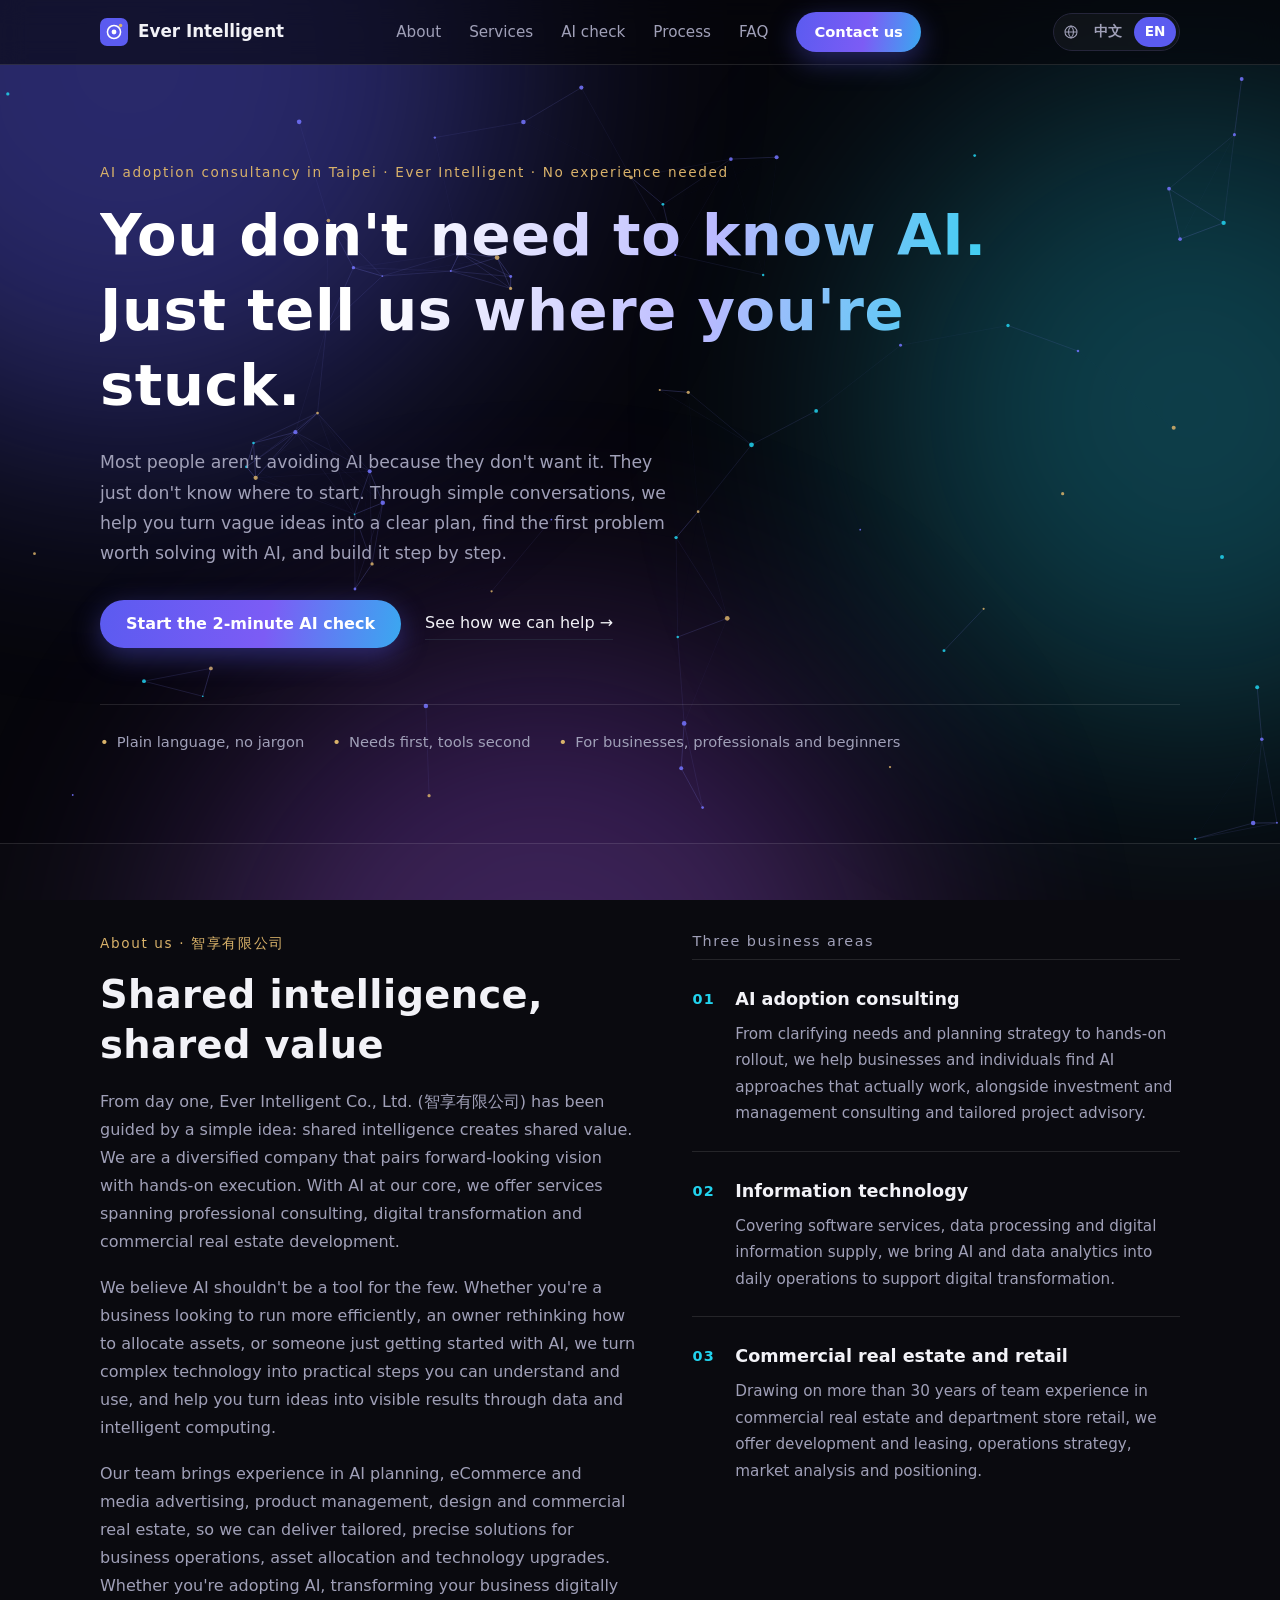
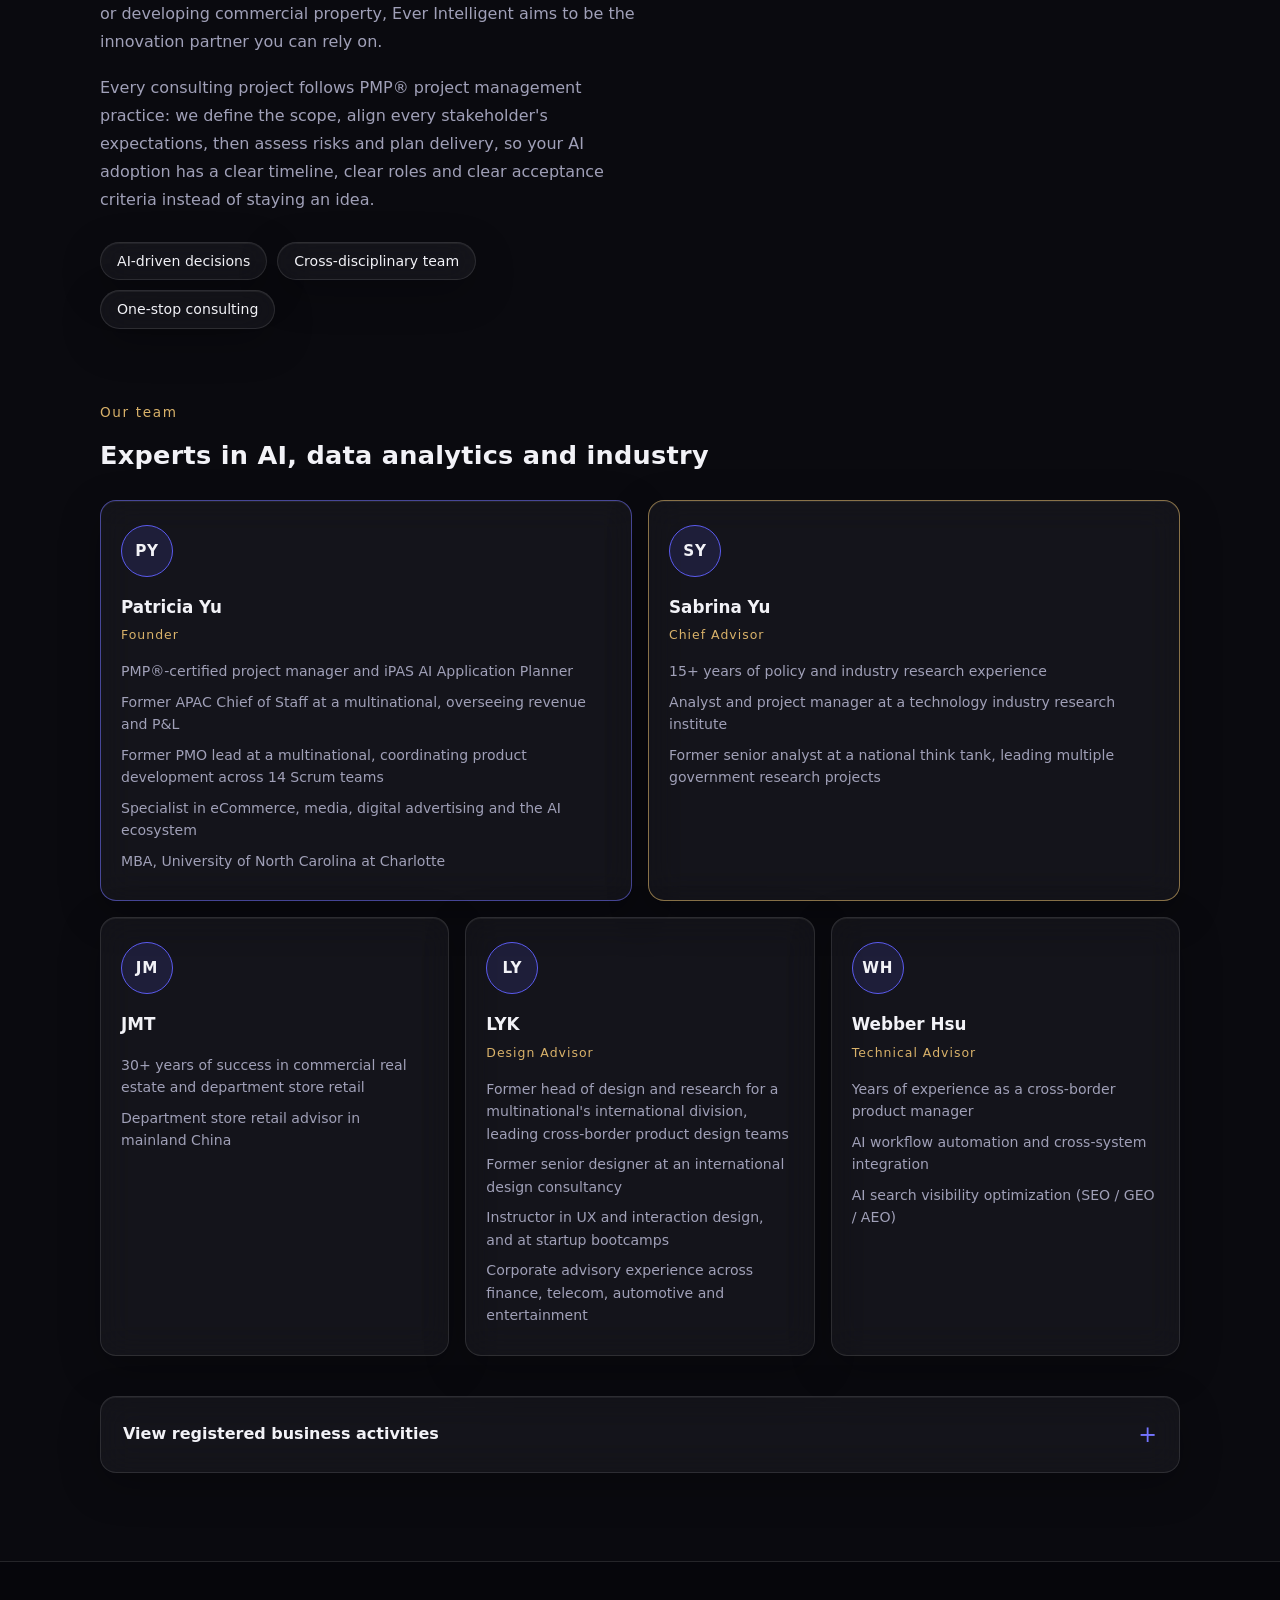
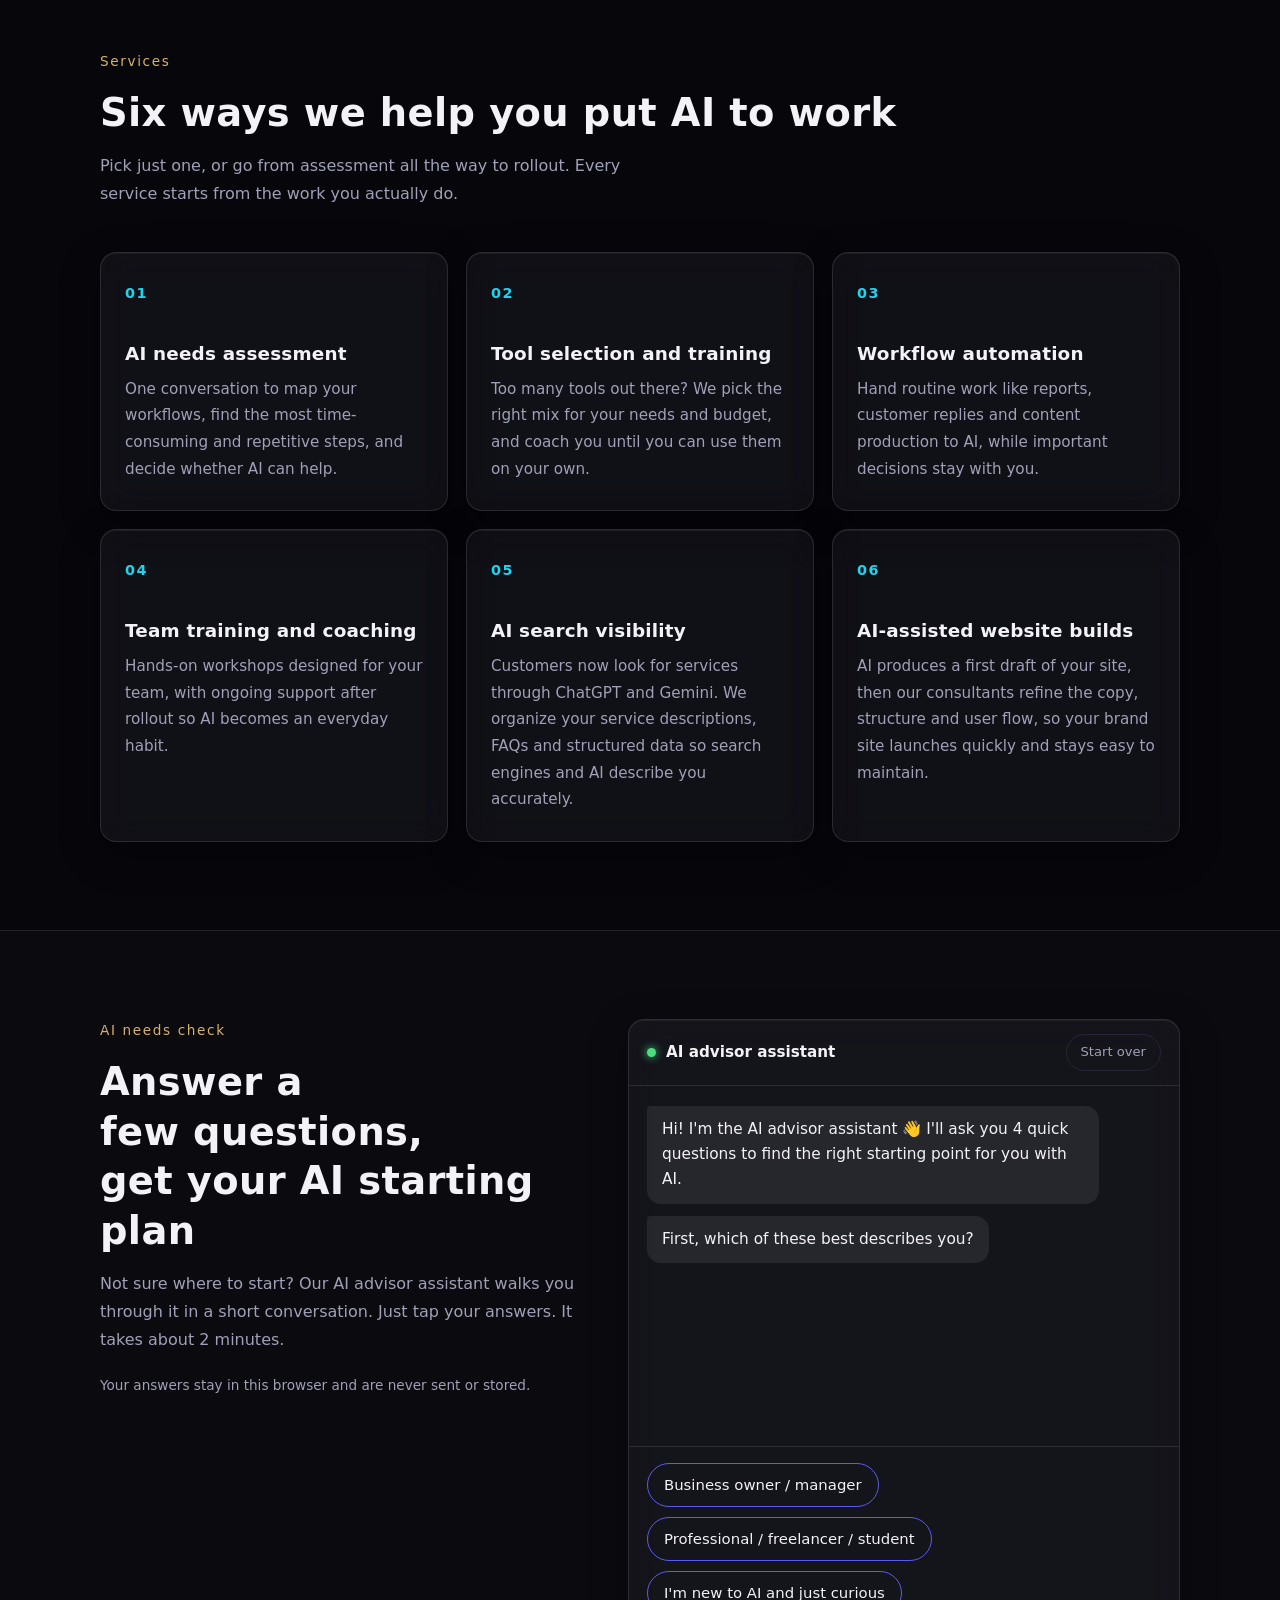
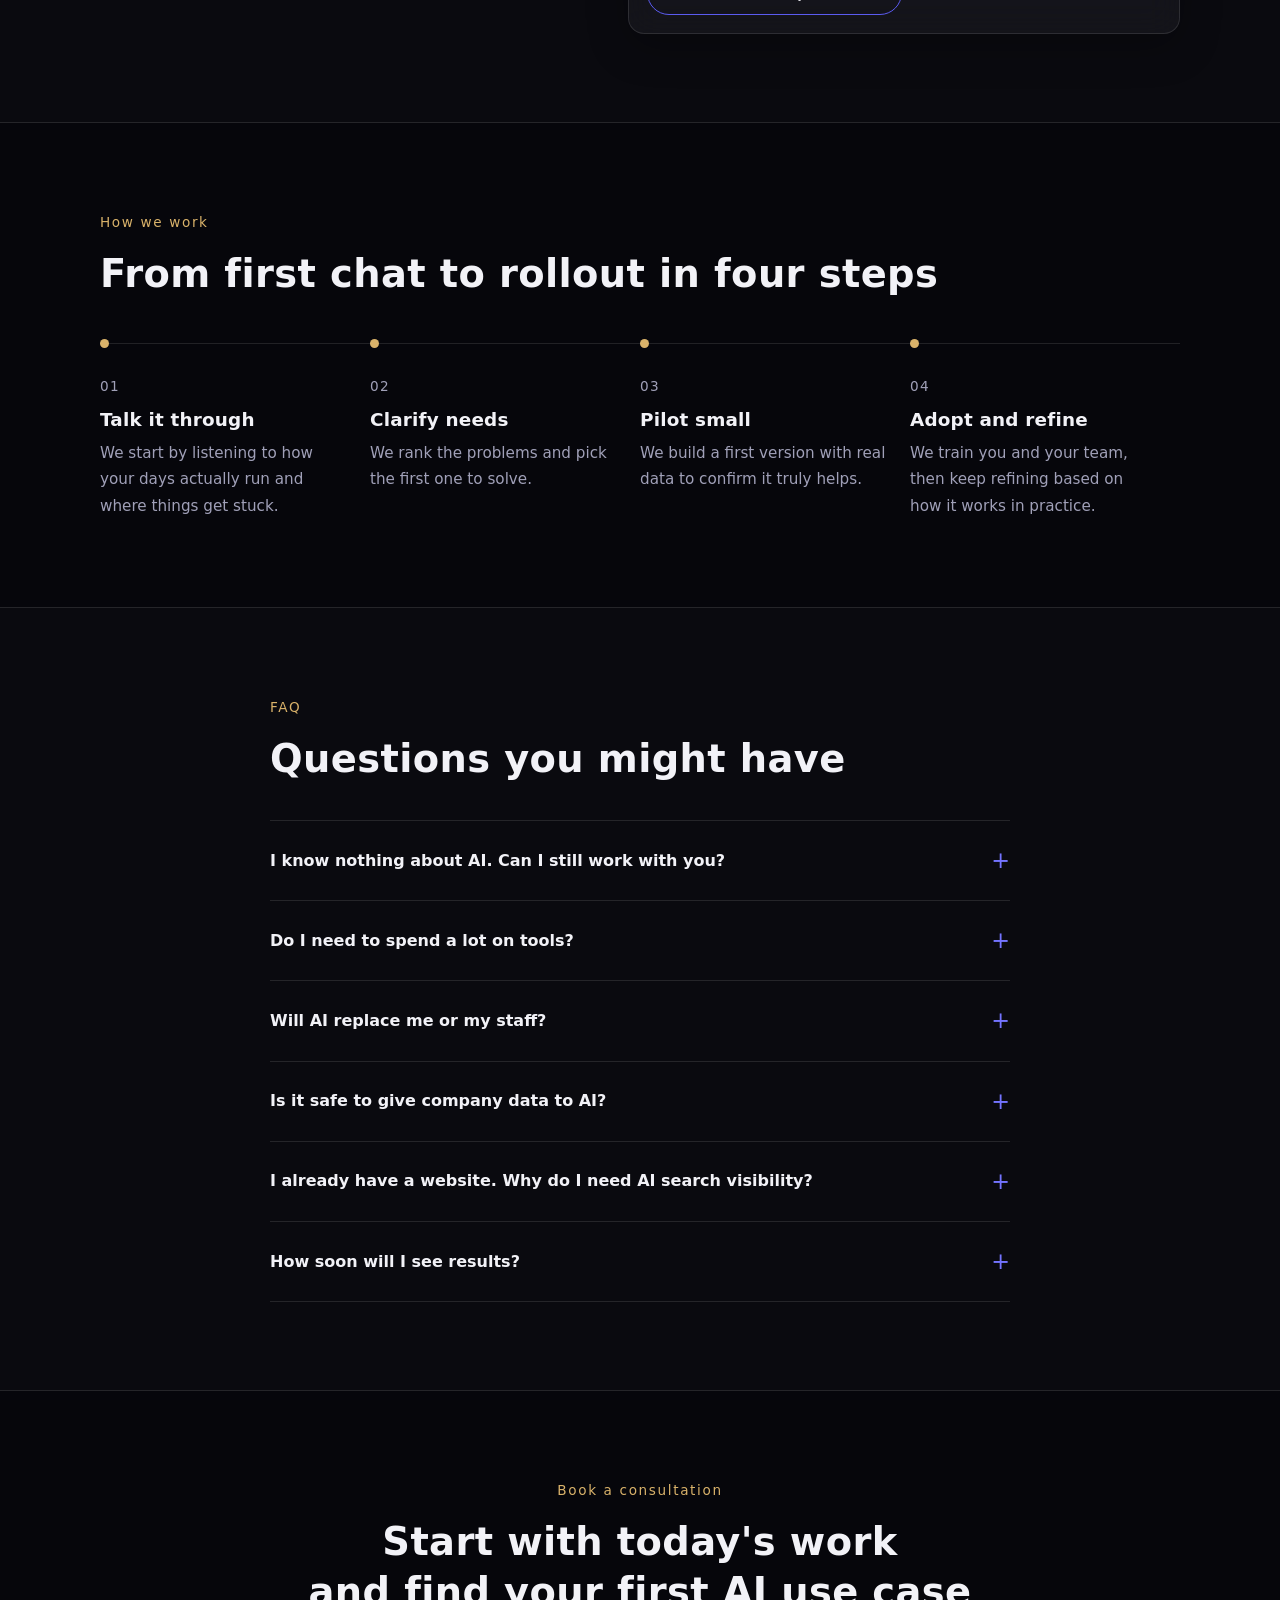
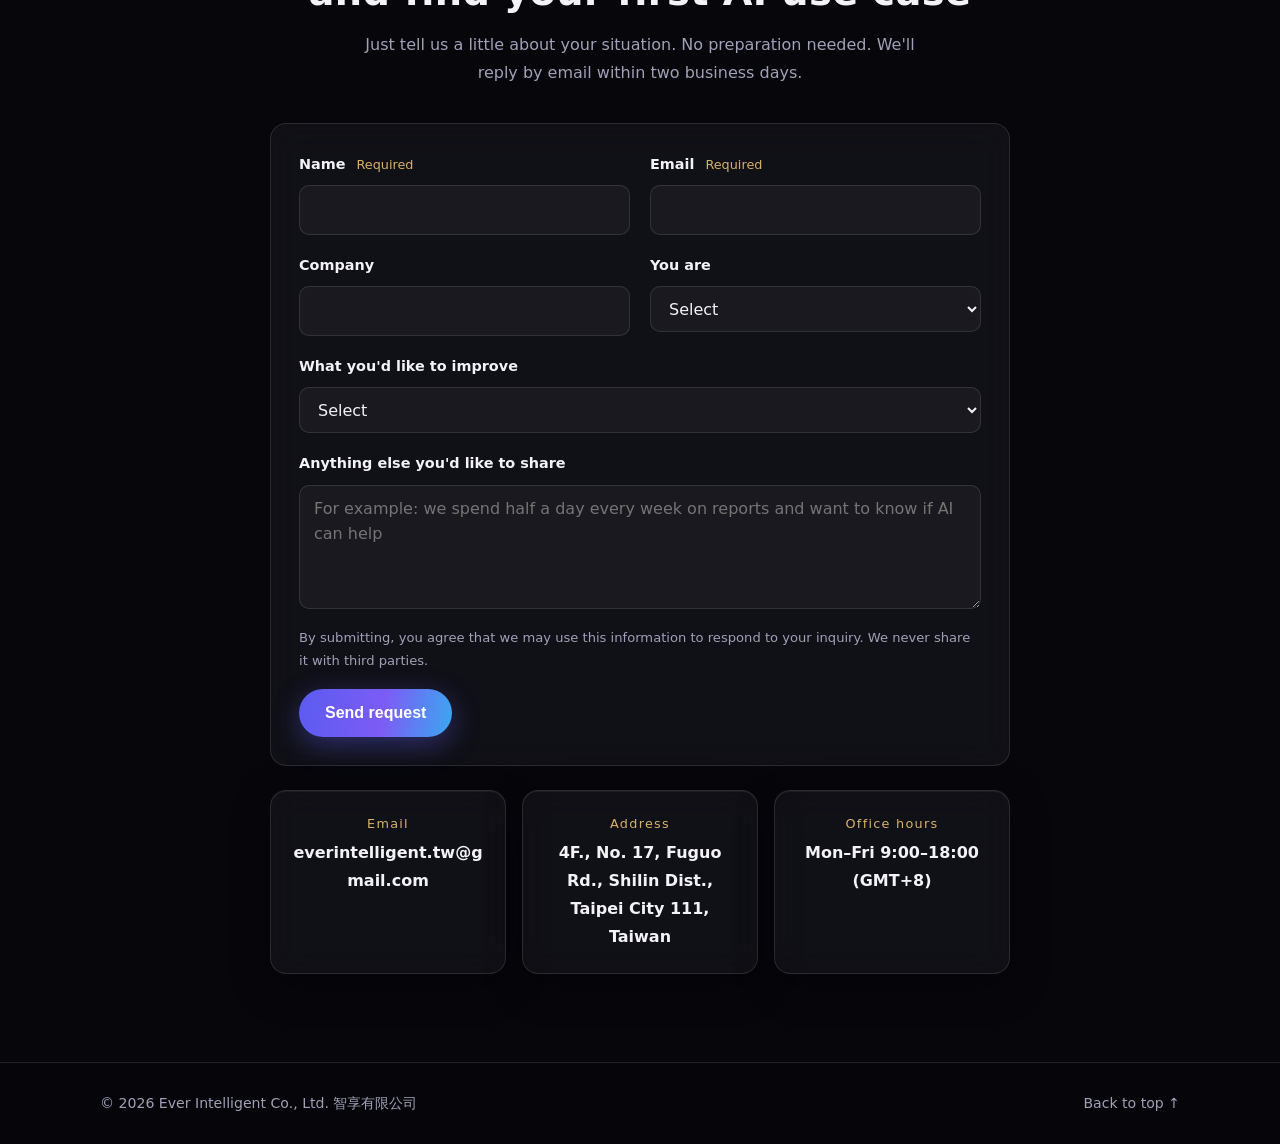
==== en/index.html @ 44572149 "Add files via upload" ====
<!DOCTYPE html>
<html lang="en">
<head>
  <meta charset="UTF-8">
  <meta name="viewport" content="width=device-width, initial-scale=1">
  <title>Ever Intelligent (智享有限公司) | AI Adoption Consultancy in Taipei</title>
  <meta name="description" content="Ever Intelligent is an AI adoption consultancy in Taipei. We offer AI needs assessments, tool selection and training, workflow automation, team training and AI search visibility, helping businesses and individuals find the first problem worth solving with AI.">
  <script>
    if (location.hostname.endsWith('github.io')) {
      location.replace('https://ever-intelligent.com/en/' + location.hash);
    }
  </script>
  <link rel="canonical" href="https://ever-intelligent.com/en/">
  <link rel="alternate" hreflang="zh-Hant" href="https://ever-intelligent.com/">
  <link rel="alternate" hreflang="en" href="https://ever-intelligent.com/en/">
  <link rel="alternate" hreflang="x-default" href="https://ever-intelligent.com/">
  <meta name="theme-color" content="#06060b">
  <meta property="og:type" content="website">
  <meta property="og:site_name" content="Ever Intelligent">
  <meta property="og:locale" content="en_US">
  <meta property="og:locale:alternate" content="zh_TW">
  <meta property="og:url" content="https://ever-intelligent.com/en/">
  <meta property="og:title" content="Ever Intelligent | AI Adoption Consultancy in Taipei">
  <meta property="og:description" content="AI needs assessments, tool selection and training, workflow automation, team training and AI search visibility. You don't need to know AI. Just tell us where you're stuck.">
  <meta property="og:image" content="https://ever-intelligent.com/images/og-image.png">
  <meta property="og:image:width" content="1200">
  <meta property="og:image:height" content="630">
  <meta property="og:image:alt" content="Ever Intelligent, AI adoption consultancy in Taipei">
  <meta name="twitter:card" content="summary_large_image">
  <meta name="twitter:title" content="Ever Intelligent | AI Adoption Consultancy in Taipei">
  <meta name="twitter:description" content="AI needs assessments, workflow automation, team training and AI search visibility.">
  <meta name="twitter:image" content="https://ever-intelligent.com/images/og-image.png">
  <script type="application/ld+json">
{
  "@context": "https://schema.org",
  "@graph": [
    {
      "@type": [
        "Organization",
        "ProfessionalService"
      ],
      "@id": "https://ever-intelligent.com/#organization",
      "name": "Ever Intelligent Co., Ltd.",
      "alternateName": [
        "智享有限公司",
        "Ever Intelligent"
      ],
      "url": "https://ever-intelligent.com/",
      "logo": "https://ever-intelligent.com/images/logo-512.png",
      "image": "https://ever-intelligent.com/images/og-image.png",
      "description": "AI adoption consultancy in Taipei offering AI needs assessments, tool selection and training, workflow automation, team training and AI search visibility.",
      "slogan": "Shared intelligence, shared value",
      "email": "everintelligent.tw@gmail.com",
      "address": {
        "@type": "PostalAddress",
        "streetAddress": "4F., No. 17, Fuguo Rd.",
        "addressLocality": "Shilin Dist.",
        "addressRegion": "Taipei City",
        "postalCode": "111",
        "addressCountry": "TW"
      },
      "areaServed": {
        "@type": "Country",
        "name": "Taiwan"
      },
      "openingHoursSpecification": [
        {
          "@type": "OpeningHoursSpecification",
          "dayOfWeek": [
            "Monday",
            "Tuesday",
            "Wednesday",
            "Thursday",
            "Friday"
          ],
          "opens": "09:00",
          "closes": "18:00"
        }
      ],
      "founder": {
        "@type": "Person",
        "name": "Patricia Yu",
        "alternateName": "余佩璇",
        "jobTitle": "Founder"
      },
      "knowsAbout": [
        "AI adoption",
        "Generative AI",
        "Workflow automation",
        "Digital transformation",
        "AI search visibility",
        "SEO",
        "Project management",
        "Commercial real estate"
      ],
      "makesOffer": [
        {
          "@type": "Offer",
          "itemOffered": {
            "@type": "Service",
            "name": "AI needs assessment"
          }
        },
        {
          "@type": "Offer",
          "itemOffered": {
            "@type": "Service",
            "name": "Tool selection and training"
          }
        },
        {
          "@type": "Offer",
          "itemOffered": {
            "@type": "Service",
            "name": "Workflow automation"
          }
        },
        {
          "@type": "Offer",
          "itemOffered": {
            "@type": "Service",
            "name": "Team training and coaching"
          }
        },
        {
          "@type": "Offer",
          "itemOffered": {
            "@type": "Service",
            "name": "AI search visibility"
          }
        },
        {
          "@type": "Offer",
          "itemOffered": {
            "@type": "Service",
            "name": "AI-assisted website builds"
          }
        }
      ]
    },
    {
      "@type": "WebPage",
      "@id": "https://ever-intelligent.com/en/#webpage",
      "url": "https://ever-intelligent.com/en/",
      "name": "Ever Intelligent | AI Adoption Consultancy in Taipei",
      "inLanguage": "en",
      "isPartOf": {
        "@id": "https://ever-intelligent.com/#website"
      },
      "about": {
        "@id": "https://ever-intelligent.com/#organization"
      }
    },
    {
      "@type": "FAQPage",
      "@id": "https://ever-intelligent.com/en/#faq",
      "inLanguage": "en",
      "mainEntity": [
        {
          "@type": "Question",
          "name": "I know nothing about AI. Can I still work with you?",
          "acceptedAnswer": {
            "@type": "Answer",
            "text": "Yes, and you're very welcome. Consultations start from your work and daily life. No technical background is needed, and we avoid jargon."
          }
        },
        {
          "@type": "Question",
          "name": "Do I need to spend a lot on tools?",
          "acceptedAnswer": {
            "@type": "Answer",
            "text": "Not necessarily. Many needs can be met with free or low-cost monthly tools. We confirm your needs first, then recommend the most cost-effective approach."
          }
        },
        {
          "@type": "Question",
          "name": "Will AI replace me or my staff?",
          "acceptedAnswer": {
            "@type": "Answer",
            "text": "Our approach is to let AI handle the repetitive, time-consuming parts and leave work that needs experience and judgment to people. The goal is to give people more breathing room."
          }
        },
        {
          "@type": "Question",
          "name": "Is it safe to give company data to AI?",
          "acceptedAnswer": {
            "@type": "Answer",
            "text": "It depends on the tools and settings. During planning we agree together on which data can and can't be used, and choose options that meet your requirements."
          }
        },
        {
          "@type": "Question",
          "name": "I already have a website. Why do I need AI search visibility?",
          "acceptedAnswer": {
            "@type": "Answer",
            "text": "If your site only has a basic company introduction, AI knows you exist but not which questions you're the right answer for. Clear services, case studies and FAQs, plus structured data, give AI something it can cite."
          }
        },
        {
          "@type": "Question",
          "name": "How soon will I see results?",
          "acceptedAnswer": {
            "@type": "Answer",
            "text": "It depends on the scope. Individuals usually notice a difference within days. For team workflows, we typically start with a small pilot before deciding whether to scale up."
          }
        }
      ]
    }
  ]
}
  </script>
  <link rel="icon" href="../images/logo.svg" type="image/svg+xml">
  <link rel="icon" href="../images/favicon-48.png" sizes="48x48" type="image/png">
  <link rel="icon" href="../images/icon-192.png" sizes="192x192" type="image/png">
  <link rel="apple-touch-icon" href="../images/apple-touch-icon.png">
  <link rel="stylesheet" href="../css/style.css">
  <link rel="stylesheet" href="../css/theme-aurora.css">
</head>
<body>

  <!-- 極光背景（裝飾用） -->
  <div class="aurora" aria-hidden="true"><span></span><span></span><span></span></div>

  <!-- ===== 導覽列 ===== -->
  <header class="nav" id="top">
    <div class="container nav__inner">
      <a class="brand" href="#top">
        <img src="../images/logo.svg" alt="Ever Intelligent logo" width="28" height="28">
        <span>Ever Intelligent</span>
      </a>
      <button class="nav__toggle" id="navToggle" aria-label="Open menu" aria-expanded="false" aria-controls="navMenu">
        <span></span><span></span><span></span>
      </button>
      <nav class="nav__menu" id="navMenu">
        <a href="#about">About</a>
        <a href="#services">Services</a>
        <a href="#diagnosis">AI check</a>
        <a href="#process">Process</a>
        <a href="#faq">FAQ</a>
        <a class="btn btn--small" href="#contact">Contact us</a>
      </nav>
      <div class="lang" role="group" aria-label="Language 語言">
        <svg class="lang__icon" viewBox="0 0 24 24" aria-hidden="true"><circle cx="12" cy="12" r="9"/><path d="M3 12h18M12 3c2.5 2.6 3.8 5.6 3.8 9s-1.3 6.4-3.8 9c-2.5-2.6-3.8-5.6-3.8-9S9.5 5.6 12 3z"/></svg>
        <a href="../" hreflang="zh-Hant" lang="zh-Hant">中文</a>
        <a href="./" hreflang="en" lang="en" aria-current="true">EN</a>
      </div>
    </div>
  </header>

  <main>
    <!-- ===== 首屏 ===== -->
    <section class="hero">
      <img class="hero__art" src="../images/hero-orbit.svg" alt="" aria-hidden="true">
      <canvas class="hero__canvas" id="heroCanvas" aria-hidden="true"></canvas>
      <div class="container hero__inner">
        <p class="eyebrow">AI adoption consultancy in Taipei · Ever Intelligent · No experience needed</p>
        <h1>You don't need to know AI.<br>Just tell us where you're stuck.</h1>
        <p class="hero__lead">
          Most people aren't avoiding AI because they don't want it. They just don't know where to start.
          Through simple conversations, we help you turn vague ideas into a clear plan, find the first problem worth solving with AI, and build it step by step.
        </p>
        <div class="hero__actions">
          <a class="btn" href="#diagnosis">Start the 2-minute AI check</a>
          <a class="link-arrow" href="#about">See how we can help</a>
        </div>
        <ul class="hero__points">
          <li>Plain language, no jargon</li>
          <li>Needs first, tools second</li>
          <li>For businesses, professionals and beginners</li>
        </ul>
      </div>
    </section>

    <!-- ===== 關於我們 ===== -->
    <section class="section section--alt" id="about">
      <div class="container">
        <div class="about">
          <div class="about__text">
            <p class="eyebrow">About us · 智享有限公司</p>
            <h2>Shared intelligence, shared value</h2>
            <p>
              From day one, Ever Intelligent Co., Ltd. (智享有限公司) has been guided by a simple idea: shared intelligence creates shared value.
              We are a diversified company that pairs forward-looking vision with hands-on execution. With AI at our core,
              we offer services spanning professional consulting, digital transformation and commercial real estate development.
            </p>
            <p>
              We believe AI shouldn't be a tool for the few. Whether you're a business looking to run more efficiently,
              an owner rethinking how to allocate assets, or someone just getting started with AI,
              we turn complex technology into practical steps you can understand and use,
              and help you turn ideas into visible results through data and intelligent computing.
            </p>
            <p>
              Our team brings experience in AI planning, eCommerce and media advertising, product management, design and commercial real estate,
              so we can deliver tailored, precise solutions for business operations, asset allocation and technology upgrades.
              Whether you're adopting AI, transforming your business digitally or developing commercial property,
              Ever Intelligent aims to be the innovation partner you can rely on.
            </p>
            <p>
              Every consulting project follows PMP® project management practice:
              we define the scope, align every stakeholder's expectations, then assess risks and plan delivery,
              so your AI adoption has a clear timeline, clear roles and clear acceptance criteria instead of staying an idea.
            </p>
            <ul class="about__tags">
              <li>AI-driven decisions</li>
              <li>Cross-disciplinary team</li>
              <li>One-stop consulting</li>
            </ul>
          </div>

          <div class="pillars">
            <h3 class="pillars__title">Three business areas</h3>
            <article class="pillar">
              <span class="pillar__num">01</span>
              <div>
                <h4>AI adoption consulting</h4>
                <p>From clarifying needs and planning strategy to hands-on rollout, we help businesses and individuals find AI approaches that actually work, alongside investment and management consulting and tailored project advisory.</p>
              </div>
            </article>
            <article class="pillar">
              <span class="pillar__num">02</span>
              <div>
                <h4>Information technology</h4>
                <p>Covering software services, data processing and digital information supply, we bring AI and data analytics into daily operations to support digital transformation.</p>
              </div>
            </article>
            <article class="pillar">
              <span class="pillar__num">03</span>
              <div>
                <h4>Commercial real estate and retail</h4>
                <p>Drawing on more than 30 years of team experience in commercial real estate and department store retail, we offer development and leasing, operations strategy, market analysis and positioning.</p>
              </div>
            </article>
          </div>
        </div>

        <!-- 專業團隊 -->
        <div class="team">
          <p class="eyebrow">Our team</p>
          <h3 class="team__title">Experts in AI, data analytics and industry</h3>
          <div class="team__grid">
            <article class="member member--lead">
              <span class="member__avatar" aria-hidden="true">PY</span>
              <h4>Patricia Yu <small>Founder</small></h4>
              <ul>
                <li>PMP®-certified project manager and iPAS AI Application Planner</li>
                <li>Former APAC Chief of Staff at a multinational, overseeing revenue and P&amp;L</li>
                <li>Former PMO lead at a multinational, coordinating product development across 14 Scrum teams</li>
                <li>Specialist in eCommerce, media, digital advertising and the AI ecosystem</li>
                <li>MBA, University of North Carolina at Charlotte</li>
              </ul>
            </article>
            <article class="member">
              <span class="member__avatar" aria-hidden="true">JM</span>
              <h4>JMT</h4>
              <ul>
                <li>30+ years of success in commercial real estate and department store retail</li>
                <li>Department store retail advisor in mainland China</li>
              </ul>
            </article>
            <article class="member">
              <span class="member__avatar" aria-hidden="true">LY</span>
              <h4>LYK <small>Design Advisor</small></h4>
              <ul>
                <li>Former head of design and research for a multinational's international division, leading cross-border product design teams</li>
                <li>Former senior designer at an international design consultancy</li>
                <li>Instructor in UX and interaction design, and at startup bootcamps</li>
                <li>Corporate advisory experience across finance, telecom, automotive and entertainment</li>
              </ul>
            </article>
            <article class="member">
              <span class="member__avatar" aria-hidden="true">WH</span>
              <h4>Webber Hsu <small>Technical Advisor</small></h4>
              <ul>
                <li>Years of experience as a cross-border product manager</li>
                <li>AI workflow automation and cross-system integration</li>
                <li>AI search visibility optimization (SEO / GEO / AEO)</li>
              </ul>
            </article>
            <article class="member member--advisor">
              <span class="member__avatar" aria-hidden="true">SY</span>
              <h4>Sabrina Yu <small>Chief Advisor</small></h4>
              <ul>
                <li>15+ years of policy and industry research experience</li>
                <li>Analyst and project manager at a technology industry research institute</li>
                <li>Former senior analyst at a national think tank, leading multiple government research projects</li>
              </ul>
            </article>
          </div>
        </div>

        <!-- 登記營業項目（可展開） -->
        <details class="biz">
          <summary>View registered business activities</summary>
          <ul class="biz__list">
            <li><code>I102010</code> Investment consultancy</li>
            <li><code>I103060</code> Management consulting services</li>
            <li><code>I105010</code> Art consultancy</li>
            <li><code>I199990</code> Other consultancy services</li>
            <li><code>I301010</code> Information software services</li>
            <li><code>I301020</code> Data processing services</li>
            <li><code>I301030</code> Digital information supply services</li>
            <li><code>I301040</code> Third-party payment services</li>
            <li><code>I401010</code> General advertising services</li>
            <li><code>H701010</code> Residential and building development, sale and leasing</li>
            <li><code>H701020</code> Industrial plant development, sale and leasing</li>
            <li><code>H701050</code> Investment in public infrastructure construction</li>
            <li><code>H701060</code> New town and new community development</li>
            <li><code>H701070</code> Zone expropriation and urban land readjustment agency</li>
            <li><code>H701090</code> Urban renewal, rehabilitation and maintenance</li>
            <li><code>H703090</code> Real estate sales</li>
            <li><code>H703100</code> Real estate leasing</li>
            <li><code>ZZ99999</code> Any business not prohibited or restricted by law, except those requiring special permits</li>
          </ul>
          <p class="biz__note">Unofficial English translation. The Chinese registration is authoritative.</p>
        </details>
      </div>
    </section>

    <!-- ===== 服務項目 ===== -->
    <section class="section" id="services">
      <div class="container">
        <p class="eyebrow">Services</p>
        <h2>Six ways we help you put AI to work</h2>
        <p class="section__lead">Pick just one, or go from assessment all the way to rollout. Every service starts from the work you actually do.</p>

        <div class="cards">
          <article class="card">
            <span class="card__num">01</span>
            <h3>AI needs assessment</h3>
            <p>One conversation to map your workflows, find the most time-consuming and repetitive steps, and decide whether AI can help.</p>
          </article>
          <article class="card">
            <span class="card__num">02</span>
            <h3>Tool selection and training</h3>
            <p>Too many tools out there? We pick the right mix for your needs and budget, and coach you until you can use them on your own.</p>
          </article>
          <article class="card">
            <span class="card__num">03</span>
            <h3>Workflow automation</h3>
            <p>Hand routine work like reports, customer replies and content production to AI, while important decisions stay with you.</p>
          </article>
          <article class="card">
            <span class="card__num">04</span>
            <h3>Team training and coaching</h3>
            <p>Hands-on workshops designed for your team, with ongoing support after rollout so AI becomes an everyday habit.</p>
          </article>
          <article class="card">
            <span class="card__num">05</span>
            <h3>AI search visibility</h3>
            <p>Customers now look for services through ChatGPT and Gemini. We organize your service descriptions, FAQs and structured data so search engines and AI describe you accurately.</p>
          </article>
          <article class="card">
            <span class="card__num">06</span>
            <h3>AI-assisted website builds</h3>
            <p>AI produces a first draft of your site, then our consultants refine the copy, structure and user flow, so your brand site launches quickly and stays easy to maintain.</p>
          </article>
        </div>
      </div>
    </section>

    <!-- ===== 需求診斷（對話） ===== -->
    <section class="section section--alt" id="diagnosis">
      <div class="container diagnosis">
        <div class="diagnosis__intro">
          <p class="eyebrow">AI needs check</p>
          <h2>Answer a few questions,<br>get your AI starting plan</h2>
          <p class="section__lead">
            Not sure where to start? Our AI advisor assistant walks you through it in a short conversation.
            Just tap your answers. It takes about 2 minutes.
          </p>
          <p class="note">Your answers stay in this browser and are never sent or stored.</p>
        </div>

        <div class="chat" aria-label="AI needs check conversation">
          <div class="chat__head">
            <span class="chat__dot"></span>
            <strong>AI advisor assistant</strong>
            <button class="chat__restart" id="chatRestart" type="button">Start over</button>
          </div>
          <div class="chat__log" id="chatLog" aria-live="polite"></div>
          <div class="chat__options" id="chatOptions"></div>
        </div>
      </div>
    </section>

    <!-- ===== 合作流程 ===== -->
    <section class="section" id="process">
      <div class="container">
        <p class="eyebrow">How we work</p>
        <h2>From first chat to rollout in four steps</h2>
        <ol class="steps">
          <li class="step">
            <span class="step__num">01</span>
            <h3>Talk it through</h3>
            <p>We start by listening to how your days actually run and where things get stuck.</p>
          </li>
          <li class="step">
            <span class="step__num">02</span>
            <h3>Clarify needs</h3>
            <p>We rank the problems and pick the first one to solve.</p>
          </li>
          <li class="step">
            <span class="step__num">03</span>
            <h3>Pilot small</h3>
            <p>We build a first version with real data to confirm it truly helps.</p>
          </li>
          <li class="step">
            <span class="step__num">04</span>
            <h3>Adopt and refine</h3>
            <p>We train you and your team, then keep refining based on how it works in practice.</p>
          </li>
        </ol>
      </div>
    </section>

    <!-- ===== 常見問題 ===== -->
    <section class="section section--alt" id="faq">
      <div class="container container--narrow">
        <p class="eyebrow">FAQ</p>
        <h2>Questions you might have</h2>
        <div class="faq">
          <details>
            <summary>I know nothing about AI. Can I still work with you?</summary>
            <p>Yes, and you're very welcome. Consultations start from your work and daily life. No technical background is needed, and we avoid jargon.</p>
          </details>
          <details>
            <summary>Do I need to spend a lot on tools?</summary>
            <p>Not necessarily. Many needs can be met with free or low-cost monthly tools. We confirm your needs first, then recommend the most cost-effective approach.</p>
          </details>
          <details>
            <summary>Will AI replace me or my staff?</summary>
            <p>Our approach is to let AI handle the repetitive, time-consuming parts and leave work that needs experience and judgment to people. The goal is to give people more breathing room.</p>
          </details>
          <details>
            <summary>Is it safe to give company data to AI?</summary>
            <p>It depends on the tools and settings. During planning we agree together on which data can and can't be used, and choose options that meet your requirements.</p>
          </details>
          <details>
            <summary>I already have a website. Why do I need AI search visibility?</summary>
            <p>If your site only has a basic company introduction, AI knows you exist but not which questions you're the right answer for. Clear services, case studies and FAQs, plus structured data, give AI something it can cite.</p>
          </details>
          <details>
            <summary>How soon will I see results?</summary>
            <p>It depends on the scope. Individuals usually notice a difference within days. For team workflows, we typically start with a small pilot before deciding whether to scale up.</p>
          </details>
        </div>
      </div>
    </section>

    <!-- ===== 聯絡方式 ===== -->
    <section class="section cta" id="contact">
      <div class="container container--narrow cta__inner">
        <p class="eyebrow">Book a consultation</p>
        <h2>Start with today's work<br>and find your first AI use case</h2>
        <p class="section__lead">Just tell us a little about your situation. No preparation needed. We'll reply by email within two business days.</p>

        <form class="inquiry" id="inquiryForm" novalidate>
          <div class="inquiry__grid">
            <label class="field">
              <span class="field__label">Name <em>Required</em></span>
              <input type="text" name="name" autocomplete="name" maxlength="60" required>
            </label>
            <label class="field">
              <span class="field__label">Email <em>Required</em></span>
              <input type="email" name="email" autocomplete="email" maxlength="120" required>
            </label>
            <label class="field">
              <span class="field__label">Company</span>
              <input type="text" name="company" autocomplete="organization" maxlength="80">
            </label>
            <label class="field">
              <span class="field__label">You are</span>
              <select name="role">
                <option value="">Select</option>
                <option>Business owner / manager</option>
                <option>Professional / freelancer / student</option>
                <option>New to AI</option>
              </select>
            </label>
            <label class="field field--wide">
              <span class="field__label">What you'd like to improve</span>
              <select name="topic">
                <option value="">Select</option>
                <option>Repetitive admin and reports</option>
                <option>Customer questions and messages</option>
                <option>Marketing content</option>
                <option>AI search visibility / website</option>
                <option>Team training</option>
                <option>Not sure yet, just want to talk</option>
              </select>
            </label>
            <label class="field field--wide">
              <span class="field__label">Anything else you'd like to share</span>
              <textarea name="message" rows="4" maxlength="2000" placeholder="For example: we spend half a day every week on reports and want to know if AI can help"></textarea>
            </label>
            <label class="field field--trap" aria-hidden="true">
              <span>Leave this field empty</span>
              <input type="text" name="website" tabindex="-1" autocomplete="off">
            </label>
          </div>
          <p class="inquiry__privacy">By submitting, you agree that we may use this information to respond to your inquiry. We never share it with third parties.</p>
          <div class="inquiry__actions">
            <button class="btn" type="submit" id="inquirySubmit">Send request</button>
            <p class="inquiry__status" id="inquiryStatus" role="status" aria-live="polite"></p>
          </div>
        </form>

        <div class="contact">
          <a class="contact__item" href="mailto:everintelligent.tw@gmail.com?subject=AI%20consulting%20inquiry">
            <span class="contact__label">Email</span>
            <span class="contact__value">everintelligent.tw@gmail.com</span>
          </a>
          <div class="contact__item">
            <span class="contact__label">Address</span>
            <span class="contact__value">4F., No. 17, Fuguo Rd., Shilin Dist., Taipei City 111, Taiwan</span>
          </div>
          <div class="contact__item">
            <span class="contact__label">Office hours</span>
            <span class="contact__value">Mon–Fri 9:00–18:00 (GMT+8)</span>
          </div>
        </div>
      </div>
    </section>
  </main>

  <footer class="footer">
    <div class="container footer__inner">
      <span>© <span id="year"></span> Ever Intelligent Co., Ltd. 智享有限公司</span>
      <a href="#top">Back to top ↑</a>
    </div>
  </footer>

  <script src="../js/content-en.js"></script>
  <script src="../js/main.js"></script>
  <script src="../js/particles.js"></script>
</body>
</html>
---- css/style.css ----
/* ===== 基本設定：想換顏色改這裡就好 ===== */
:root {
  --bg: #08080c;
  --bg-alt: #0e0e15;
  --surface: #14141d;
  --border: #25253a;
  --text: #f2f2f7;
  --muted: #a0a0b8;
  --accent: #5b5bf0;
  --accent-hover: #7474ff;
  --accent-soft: rgba(91, 91, 240, 0.14);
  --gold: #d9b26a;
  --radius: 16px;
  --font: "Noto Sans TC", "PingFang TC", "Microsoft JhengHei", system-ui, -apple-system, sans-serif;
}

* { box-sizing: border-box; margin: 0; padding: 0; }

html { scroll-behavior: smooth; scroll-padding-top: 76px; }

body {
  background: var(--bg);
  color: var(--text);
  font-family: var(--font);
  line-height: 1.75;
  -webkit-font-smoothing: antialiased;
  overflow-x: hidden;
}

img { max-width: 100%; display: block; }
a { color: inherit; text-decoration: none; }
ul, ol { list-style: none; }

.container { width: 100%; max-width: 1120px; margin: 0 auto; padding: 0 20px; }
.container--narrow { max-width: 780px; }

h1, h2, h3 { line-height: 1.3; letter-spacing: 0.01em; text-wrap: balance; }
h1 { font-size: clamp(2rem, 6vw, 3.6rem); font-weight: 800; }
h2 { font-size: clamp(1.6rem, 4vw, 2.4rem); font-weight: 700; }
h3 { font-size: 1.15rem; font-weight: 700; }

.eyebrow {
  color: var(--gold);
  font-size: 0.85rem;
  letter-spacing: 0.12em;
  margin-bottom: 14px;
}

:focus-visible { outline: 2px solid var(--accent-hover); outline-offset: 3px; border-radius: 6px; }

/* ===== 按鈕 ===== */
.btn {
  display: inline-flex;
  align-items: center;
  justify-content: center;
  min-height: 48px;
  padding: 0 26px;
  border-radius: 999px;
  background: var(--accent);
  color: #fff;
  font-weight: 600;
  font-size: 1rem;
  border: none;
  cursor: pointer;
  transition: background 0.2s, transform 0.2s;
}
.btn:hover { background: var(--accent-hover); transform: translateY(-1px); }
.btn--small { min-height: 40px; padding: 0 18px; font-size: 0.92rem; }

.link-arrow { color: var(--text); font-weight: 500; border-bottom: 1px solid var(--border); padding-bottom: 2px; }
.link-arrow::after { content: " →"; }
.link-arrow:hover { border-color: var(--text); }

/* ===== 導覽列 ===== */
.nav {
  position: sticky;
  top: 0;
  z-index: 50;
  background: rgba(8, 8, 12, 0.82);
  backdrop-filter: blur(12px);
  -webkit-backdrop-filter: blur(12px);
  border-bottom: 1px solid var(--border);
}
.nav__inner { display: flex; align-items: center; justify-content: space-between; height: 64px; }
.brand { display: flex; align-items: center; gap: 10px; font-weight: 700; font-size: 1.05rem; }
.nav__menu { display: flex; align-items: center; gap: 28px; font-size: 0.95rem; }
.nav__menu a:not(.btn) { color: var(--muted); transition: color 0.2s; }
.nav__menu a:not(.btn):hover { color: var(--text); }

.nav__toggle {
  display: none;
  width: 44px; height: 44px;
  background: none; border: none; cursor: pointer;
  flex-direction: column; justify-content: center; align-items: center; gap: 5px;
}
.nav__toggle span { width: 22px; height: 2px; background: var(--text); border-radius: 2px; transition: transform 0.2s, opacity 0.2s; }
.nav__toggle[aria-expanded="true"] span:nth-child(1) { transform: translateY(7px) rotate(45deg); }
.nav__toggle[aria-expanded="true"] span:nth-child(2) { opacity: 0; }
.nav__toggle[aria-expanded="true"] span:nth-child(3) { transform: translateY(-7px) rotate(-45deg); }

/* ===== 首屏 ===== */
.hero { position: relative; padding: 96px 0 88px; overflow: hidden; }
.hero__art {
  position: absolute;
  right: -160px; top: -120px;
  width: 760px; max-width: none;
  opacity: 0.9;
  pointer-events: none;
}
.hero__inner { position: relative; }
.hero h1 { max-width: 14em; }
.hero__lead { max-width: 34em; color: var(--muted); font-size: 1.08rem; margin: 24px 0 32px; }
.hero__actions { display: flex; flex-wrap: wrap; align-items: center; gap: 24px; }
.hero__points {
  display: flex; flex-wrap: wrap; gap: 10px 28px;
  margin-top: 56px; padding-top: 24px;
  border-top: 1px solid var(--border);
  color: var(--muted); font-size: 0.92rem;
}
.hero__points li::before { content: "•"; color: var(--gold); margin-right: 8px; }

/* ===== 區塊共用 ===== */
.section { padding: 88px 0; }
.section--alt { background: var(--bg-alt); border-top: 1px solid var(--border); border-bottom: 1px solid var(--border); }
.section__lead { color: var(--muted); max-width: 36em; margin-top: 14px; }

/* ===== 關於我們 ===== */
.about { display: grid; grid-template-columns: 1.1fr 1fr; gap: 56px; align-items: start; }
.about__text p:not(.eyebrow) { color: var(--muted); margin-top: 18px; }
.about__tags { display: flex; flex-wrap: wrap; gap: 10px; margin-top: 28px; }
.about__tags li {
  border: 1px solid var(--border); background: var(--surface);
  border-radius: 999px; padding: 6px 16px; font-size: 0.88rem;
}
.pillars__title { color: var(--muted); font-size: 0.9rem; font-weight: 500; letter-spacing: 0.1em; margin-bottom: 8px; }
.pillar { display: flex; gap: 20px; padding: 24px 0; border-top: 1px solid var(--border); }
.pillar__num { color: var(--accent-hover); font-weight: 700; font-size: 0.9rem; letter-spacing: 0.1em; padding-top: 3px; }
.pillar h4 { font-size: 1.1rem; }
.pillar p { color: var(--muted); font-size: 0.95rem; margin-top: 6px; }

.team { margin-top: 72px; }
.team__title { font-size: clamp(1.25rem, 3vw, 1.6rem); }
.team__grid { display: grid; grid-template-columns: repeat(6, 1fr); gap: 16px; margin-top: 28px; }
.member {
  background: var(--surface); border: 1px solid var(--border);
  border-radius: var(--radius); padding: 24px 20px; min-width: 0;
}
.member--advisor { border-color: var(--gold); }
.member--lead { grid-column: span 2; }
.member__avatar {
  display: flex; align-items: center; justify-content: center;
  width: 52px; height: 52px; border-radius: 50%;
  background: var(--accent-soft); border: 1px solid var(--accent);
  color: var(--text); font-weight: 700; font-size: 0.95rem; letter-spacing: 0.05em;
  margin-bottom: 16px;
}
.member h4 { font-size: 1.05rem; }
.member h4 small { display: block; color: var(--gold); font-size: 0.78rem; font-weight: 500; letter-spacing: 0.08em; margin-top: 2px; }
.member ul { margin-top: 10px; }
.member li { color: var(--muted); font-size: 0.88rem; line-height: 1.6; padding: 4px 0; }
.member__link { display: inline-block; margin-top: 12px; color: var(--accent-hover); font-size: 0.88rem; font-weight: 600; padding: 6px 0; }
.member__link::after { content: " ↗"; }
.member__link:hover { color: var(--text); }

.biz { margin-top: 40px; border: 1px solid var(--border); border-radius: var(--radius); background: var(--surface); }
.biz summary { padding: 18px 22px; cursor: pointer; font-weight: 600; list-style: none; display: flex; justify-content: space-between; align-items: center; gap: 16px; }
.biz summary::-webkit-details-marker { display: none; }
.biz summary::after { content: "+"; color: var(--accent-hover); font-size: 1.4rem; font-weight: 400; transition: transform 0.2s; }
.biz[open] summary::after { transform: rotate(45deg); }
.biz__list { display: grid; grid-template-columns: repeat(2, 1fr); gap: 10px 32px; padding: 4px 22px 24px; color: var(--muted); font-size: 0.92rem; }
.biz__list code { color: var(--accent-hover); font-family: ui-monospace, Menlo, monospace; font-size: 0.85rem; margin-right: 8px; }

/* ===== 服務卡片 ===== */
.cards { display: grid; grid-template-columns: repeat(3, 1fr); gap: 18px; margin-top: 44px; }
.card {
  background: var(--surface);
  border: 1px solid var(--border);
  border-radius: var(--radius);
  padding: 28px 24px;
  transition: border-color 0.2s, transform 0.2s;
}
.card:hover { border-color: var(--accent); transform: translateY(-3px); }
.card__num { display: block; color: var(--accent-hover); font-weight: 700; font-size: 0.9rem; letter-spacing: 0.1em; margin-bottom: 36px; }
.card p { color: var(--muted); font-size: 0.95rem; margin-top: 10px; }

/* ===== 需求診斷 ===== */
.diagnosis { display: grid; grid-template-columns: 1fr 1.15fr; gap: 48px; align-items: start; }
.note { color: var(--muted); font-size: 0.85rem; margin-top: 20px; }

.chat {
  background: var(--surface);
  border: 1px solid var(--border);
  border-radius: var(--radius);
  overflow: hidden;
  min-width: 0;
}
.chat__head {
  display: flex; align-items: center; gap: 10px;
  padding: 14px 18px;
  border-bottom: 1px solid var(--border);
  font-size: 0.95rem;
}
.chat__dot { width: 9px; height: 9px; border-radius: 50%; background: #4ade80; box-shadow: 0 0 8px #4ade80; }
.chat__restart {
  margin-left: auto;
  background: none; border: 1px solid var(--border); color: var(--muted);
  border-radius: 999px; padding: 6px 14px; font: inherit; font-size: 0.82rem; cursor: pointer;
}
.chat__restart:hover { color: var(--text); border-color: var(--muted); }

.chat__log {
  display: flex; flex-direction: column; gap: 12px;
  padding: 20px 18px;
  min-height: 360px;
  max-height: 560px;
  overflow-y: auto;
}
.msg {
  max-width: 88%;
  padding: 11px 15px;
  border-radius: 14px;
  font-size: 0.96rem;
  line-height: 1.65;
  animation: pop 0.25s ease-out;
  overflow-wrap: anywhere;
}
.msg--bot { align-self: flex-start; background: #1d1d2b; border-top-left-radius: 4px; }
.msg--user { align-self: flex-end; background: var(--accent); color: #fff; border-top-right-radius: 4px; }
.msg--typing { color: var(--muted); letter-spacing: 0.2em; }

.result {
  align-self: stretch;
  background: var(--accent-soft);
  border: 1px solid var(--accent);
  border-radius: 14px;
  padding: 20px;
  animation: pop 0.3s ease-out;
}
.result__tag { color: var(--gold); font-size: 0.8rem; letter-spacing: 0.1em; }
.result h3 { margin: 6px 0 8px; font-size: 1.2rem; }
.result p { color: var(--muted); font-size: 0.94rem; }
.result ol { margin: 14px 0; padding-left: 0; counter-reset: step; }
.result ol li { counter-increment: step; position: relative; padding-left: 34px; margin-bottom: 10px; font-size: 0.94rem; }
.result ol li::before {
  content: counter(step);
  position: absolute; left: 0; top: 2px;
  width: 22px; height: 22px; border-radius: 50%;
  background: var(--accent); color: #fff;
  font-size: 0.78rem; font-weight: 700;
  display: flex; align-items: center; justify-content: center;
}
.result__service { border-top: 1px solid var(--border); padding-top: 12px; margin-top: 4px; font-size: 0.94rem; }
.result__service strong { color: var(--text); }

.chat__options {
  display: flex; flex-wrap: wrap; gap: 10px;
  padding: 16px 18px 18px;
  border-top: 1px solid var(--border);
  min-height: 78px;
}
.option {
  min-height: 44px;
  padding: 8px 16px;
  border-radius: 999px;
  border: 1px solid var(--accent);
  background: transparent;
  color: var(--text);
  font: inherit; font-size: 0.93rem;
  cursor: pointer;
  transition: background 0.2s;
  text-align: left;
}
.option:hover { background: var(--accent-soft); }
.option--primary { background: var(--accent); }
.option--primary:hover { background: var(--accent-hover); }

@keyframes pop { from { opacity: 0; transform: translateY(8px); } to { opacity: 1; transform: none; } }

/* ===== 合作流程 ===== */
.steps { display: grid; grid-template-columns: repeat(4, 1fr); gap: 0; margin-top: 44px; border-top: 1px solid var(--border); }
.step { padding: 28px 24px 0 0; position: relative; }
.step::before { content: ""; position: absolute; top: -5px; left: 0; width: 9px; height: 9px; border-radius: 50%; background: var(--gold); }
.step__num { color: var(--muted); font-size: 0.85rem; letter-spacing: 0.1em; }
.step h3 { margin: 8px 0; }
.step p { color: var(--muted); font-size: 0.95rem; }

/* ===== 常見問題 ===== */
.faq { margin-top: 36px; border-top: 1px solid var(--border); }
.faq details { border-bottom: 1px solid var(--border); }
.faq summary {
  display: flex; justify-content: space-between; align-items: center; gap: 16px;
  padding: 20px 0;
  font-weight: 600; cursor: pointer; list-style: none;
}
.faq summary::-webkit-details-marker { display: none; }
.faq summary::after { content: "+"; color: var(--accent-hover); font-size: 1.4rem; font-weight: 400; flex-shrink: 0; transition: transform 0.2s; }
.faq details[open] summary::after { transform: rotate(45deg); }
.faq details p { color: var(--muted); padding: 0 0 22px; max-width: 40em; }

/* ===== 聯絡方式 ===== */
.cta { background: radial-gradient(ellipse at 50% 0%, rgba(91, 91, 240, 0.22), transparent 65%); }
.cta__inner { text-align: center; }
.cta .section__lead { margin-left: auto; margin-right: auto; }
.contact { display: grid; grid-template-columns: repeat(3, 1fr); gap: 16px; margin-top: 40px; }
.contact__item {
  background: var(--surface);
  border: 1px solid var(--border);
  border-radius: var(--radius);
  padding: 22px 16px;
  transition: border-color 0.2s, transform 0.2s;
  min-width: 0;
}
.contact__item:hover { border-color: var(--accent); transform: translateY(-2px); }
.contact__label { display: block; color: var(--gold); font-size: 0.8rem; letter-spacing: 0.1em; margin-bottom: 4px; }
.contact__value { font-weight: 600; overflow-wrap: anywhere; }

/* ===== 頁尾 ===== */
.footer { border-top: 1px solid var(--border); padding: 28px 0; color: var(--muted); font-size: 0.88rem; }
.footer__inner { display: flex; justify-content: space-between; flex-wrap: wrap; gap: 12px; }
.footer a:hover { color: var(--text); }

/* ===== 平板 ===== */
@media (max-width: 960px) {
  .cards { grid-template-columns: repeat(2, 1fr); }
  .steps { grid-template-columns: repeat(2, 1fr); row-gap: 36px; border-top: none; }
  .step { border-top: 1px solid var(--border); }
  .diagnosis { grid-template-columns: 1fr; gap: 32px; }
  .about { grid-template-columns: 1fr; gap: 40px; }
  .team__grid { grid-template-columns: repeat(2, 1fr); }
  .nav__menu { gap: 18px; }
  .hero__art { width: 600px; right: -220px; opacity: 0.6; }
}

/* ===== 手機 ===== */
@media (max-width: 720px) {
  .nav__toggle { display: flex; }
  .nav__menu {
    position: absolute; top: 64px; left: 0; right: 0;
    flex-direction: column; align-items: stretch; gap: 0;
    background: var(--bg);
    border-bottom: 1px solid var(--border);
    padding: 8px 20px 20px;
    display: none;
  }
  .nav__menu.is-open { display: flex; }
  .nav__menu a:not(.btn) { padding: 14px 0; border-bottom: 1px solid var(--border); }
  .nav__menu .btn { margin-top: 16px; }

  .hero { padding: 64px 0 56px; }
  .hero__art { width: 460px; right: -230px; top: -80px; opacity: 0.45; }
  .hero__actions .btn { width: 100%; }
  .hero__points { flex-direction: column; margin-top: 40px; }

  .section { padding: 64px 0; }
  .cards, .steps, .contact, .team__grid, .biz__list { grid-template-columns: 1fr; }
  .team { margin-top: 56px; }
  .member--lead { grid-column: auto; }
  .card__num { margin-bottom: 18px; }
  .chat__log { min-height: 340px; max-height: 70vh; }
  .msg { max-width: 94%; }
  .option { flex: 1 1 100%; border-radius: 12px; }
}

@media (prefers-reduced-motion: reduce) {
  html { scroll-behavior: auto; }
  * { animation: none !important; transition: none !important; }
}

/* ===== 團隊排版：第一列創辦人＋首席顧問，第二列三位顧問 ===== */
.member { grid-column: span 2; }
.member--lead { grid-column: span 3; order: -2; }
.member--advisor { grid-column: span 3; order: -1; }
@media (max-width: 960px) {
  .member { grid-column: auto; }
  .member--lead, .member--advisor { grid-column: span 2; }
}
@media (max-width: 720px) {
  .member--lead, .member--advisor { grid-column: auto; }
}

/* ===== 預約諮詢表單 ===== */
.inquiry {
  margin-top: 36px;
  text-align: left;
  background: var(--surface);
  border: 1px solid var(--border);
  border-radius: var(--radius);
  padding: 28px;
}
.inquiry__grid { display: grid; grid-template-columns: repeat(2, minmax(0, 1fr)); gap: 18px 20px; }
.field { display: flex; flex-direction: column; gap: 8px; min-width: 0; }
.field--wide { grid-column: 1 / -1; }
.field__label { font-size: 0.9rem; font-weight: 600; }
.field__label em { font-style: normal; font-weight: 400; color: var(--gold); font-size: 0.8rem; margin-left: 6px; }
.field input, .field select, .field textarea {
  width: 100%;
  min-height: 46px;
  padding: 10px 14px;
  border-radius: 10px;
  border: 1px solid var(--border);
  background: rgba(255, 255, 255, 0.04);
  color: var(--text);
  font: inherit;
  font-size: 1rem;
}
.field textarea { resize: vertical; line-height: 1.6; }
.field select option { color: #111; }
.field input:focus, .field select:focus, .field textarea:focus { outline: none; border-color: var(--accent-hover); box-shadow: 0 0 0 3px var(--accent-soft); }
.field.is-invalid input { border-color: #f87171; }
.field--trap { position: absolute; left: -9999px; width: 1px; height: 1px; overflow: hidden; }
.inquiry__privacy { color: var(--muted); font-size: 0.82rem; margin-top: 18px; }
.inquiry__actions { display: flex; align-items: center; flex-wrap: wrap; gap: 16px; margin-top: 16px; }
.inquiry__actions .btn[disabled] { opacity: 0.6; cursor: wait; transform: none; }
.inquiry__status { font-size: 0.95rem; margin: 0; }
.inquiry__status.is-ok { color: #4ade80; }
.inquiry__status.is-error { color: #f87171; }
.inquiry + .contact { margin-top: 24px; }

@media (max-width: 720px) {
  .inquiry { padding: 20px; }
  .inquiry__grid { grid-template-columns: 1fr; }
  .inquiry__actions .btn { width: 100%; }
}

/* ===== 語言切換（右上角） ===== */
.brand { order: 0; }
.nav__menu { order: 1; }
.lang { order: 2; }
.nav__toggle { order: 3; }
.lang {
  display: flex;
  align-items: center;
  gap: 2px;
  margin-left: 20px;
  padding: 3px;
  border: 1px solid var(--border);
  border-radius: 999px;
  background: rgba(255, 255, 255, 0.04);
  flex-shrink: 0;
}
.lang__icon {
  width: 16px; height: 16px;
  margin: 0 3px 0 6px;
  fill: none; stroke: var(--muted); stroke-width: 1.6;
}
.lang a {
  display: inline-flex;
  align-items: center;
  justify-content: center;
  min-width: 42px;
  min-height: 30px;
  padding: 0 10px;
  border-radius: 999px;
  font-size: 0.85rem;
  font-weight: 600;
  color: var(--muted);
  transition: background 0.2s, color 0.2s;
}
.lang a:hover { color: var(--text); }
.lang a[aria-current] { background: var(--accent); color: #fff; }

/* 平板與手機：改用漢堡選單，語言切換固定留在右上角 */
.brand span, .lang a { white-space: nowrap; }
@media (max-width: 960px) {
  .nav__toggle { display: flex; }
  .nav__menu {
    position: absolute; top: 64px; left: 0; right: 0;
    flex-direction: column; align-items: stretch; gap: 0;
    background: var(--bg);
    border-bottom: 1px solid var(--border);
    padding: 8px 20px 20px;
    display: none;
    font-size: 0.95rem;
  }
  .nav__menu.is-open { display: flex; }
  .nav__menu a:not(.btn) { padding: 14px 0; border-bottom: 1px solid var(--border); }
  .nav__menu .btn { margin-top: 16px; }
  .lang { margin-left: auto; margin-right: 6px; }
  .lang a { min-height: 36px; min-width: 44px; }
}
@media (max-width: 720px) {
  .lang__icon { display: none; }
}
.biz__note { color: var(--muted); font-size: 0.8rem; padding: 0 22px 20px; margin: 0; }
/* 英文標題比較長，給寬一點避免單字落單 */
html[lang="en"] .hero h1 { max-width: 16em; }
---- css/theme-aurora.css ----
/* =========================================================
   極光漸層＋玻璃質感主題
   疊加在 style.css 之上。想換回原本的樣子，
   只要把 index.html 裡載入這個檔案的那一行刪掉即可。
   ========================================================= */

:root {
  --cyan: #22d3ee;
  --glass: rgba(255, 255, 255, 0.045);
  --glass-strong: rgba(255, 255, 255, 0.07);
  --glass-border: rgba(255, 255, 255, 0.11);
}

body { background: #06060b; }

/* ----- 極光背景：三團緩慢漂移的光暈 ----- */
.aurora {
  position: fixed;
  inset: 0;
  z-index: -1;
  overflow: hidden;
  pointer-events: none;
}
.aurora span {
  position: absolute;
  border-radius: 50%;
  filter: blur(130px);
  opacity: 0.42;
  will-change: transform;
}
.aurora span:nth-child(1) {
  width: 60vmax; height: 60vmax;
  left: -20vmax; top: -25vmax;
  background: #5b5bf0;
  animation: drift-a 26s ease-in-out infinite alternate;
}
.aurora span:nth-child(2) {
  width: 50vmax; height: 50vmax;
  right: -18vmax; top: 10vh;
  background: var(--cyan);
  opacity: 0.28;
  animation: drift-b 32s ease-in-out infinite alternate;
}
.aurora span:nth-child(3) {
  width: 55vmax; height: 55vmax;
  left: 15vw; bottom: -35vmax;
  background: #a855f7;
  opacity: 0.32;
  animation: drift-c 38s ease-in-out infinite alternate;
}
@keyframes drift-a { to { transform: translate(18vw, 14vh) scale(1.15); } }
@keyframes drift-b { to { transform: translate(-22vw, 20vh) scale(0.9); } }
@keyframes drift-c { to { transform: translate(14vw, -22vh) scale(1.1); } }

/* ----- 區塊背景改為透明，讓極光透出來 ----- */
.section--alt {
  background: rgba(255, 255, 255, 0.018);
  border-color: var(--glass-border);
}
.cta { background: none; }
.footer { border-color: var(--glass-border); background: rgba(6, 6, 11, 0.5); }

/* ----- 首屏 ----- */
.hero__art { display: none; }
.hero__canvas {
  position: absolute;
  inset: 0;
  width: 100%;
  height: 100%;
  pointer-events: none;
}
.hero h1 {
  background: linear-gradient(100deg, #ffffff 30%, #b9b9ff 65%, var(--cyan) 100%);
  -webkit-background-clip: text;
  background-clip: text;
  color: transparent;
}
.hero__points { border-color: var(--glass-border); }

/* ----- 玻璃質感卡片 ----- */
.card,
.member,
.chat,
.contact__item,
.biz,
.about__tags li {
  background: var(--glass);
  border-color: var(--glass-border);
  -webkit-backdrop-filter: blur(16px) saturate(140%);
  backdrop-filter: blur(16px) saturate(140%);
  box-shadow: inset 0 1px 0 rgba(255, 255, 255, 0.06), 0 12px 40px rgba(0, 0, 0, 0.25);
}
.card:hover,
a.contact__item:hover {
  background: var(--glass-strong);
  border-color: rgba(116, 116, 255, 0.7);
  box-shadow: inset 0 1px 0 rgba(255, 255, 255, 0.1), 0 16px 48px rgba(91, 91, 240, 0.22);
}
.member--advisor { border-color: rgba(217, 178, 106, 0.6); }
.member--lead { border-color: rgba(116, 116, 255, 0.55); }

.nav { background: rgba(6, 6, 11, 0.6); border-color: var(--glass-border); }
.chat__head, .chat__options { border-color: var(--glass-border); }
.msg--bot { background: rgba(255, 255, 255, 0.08); }
.pillar, .faq, .faq details, .steps, .step { border-color: var(--glass-border); }

/* ----- 按鈕加上漸層與光暈 ----- */
.btn {
  background: linear-gradient(100deg, #5b5bf0, #7c5cf5 55%, #3aa8f0);
  box-shadow: 0 8px 28px rgba(91, 91, 240, 0.4);
}
.btn:hover {
  background: linear-gradient(100deg, #6c6cff, #8d6dff 55%, #4bb9ff);
  box-shadow: 0 10px 34px rgba(91, 91, 240, 0.55);
}
.card__num, .pillar__num { color: var(--cyan); }

/* ----- 手機：光暈小一點、模糊輕一點，比較省電 ----- */
@media (max-width: 720px) {
  .aurora span { filter: blur(60px); }
  .nav__menu { background: rgba(6, 6, 11, 0.96); }
}

@media (prefers-reduced-motion: reduce) {
  .aurora span { animation: none; }
}

/* 預約表單也套用玻璃質感 */
.inquiry {
  background: var(--glass);
  border-color: var(--glass-border);
  -webkit-backdrop-filter: blur(16px) saturate(140%);
  backdrop-filter: blur(16px) saturate(140%);
}
.field input, .field select, .field textarea { border-color: var(--glass-border); }

/* 平板也用漢堡選單時，展開的選單要有不透明底色 */
@media (max-width: 960px) {
  .nav__menu { background: rgba(6, 6, 11, 0.96); }
}
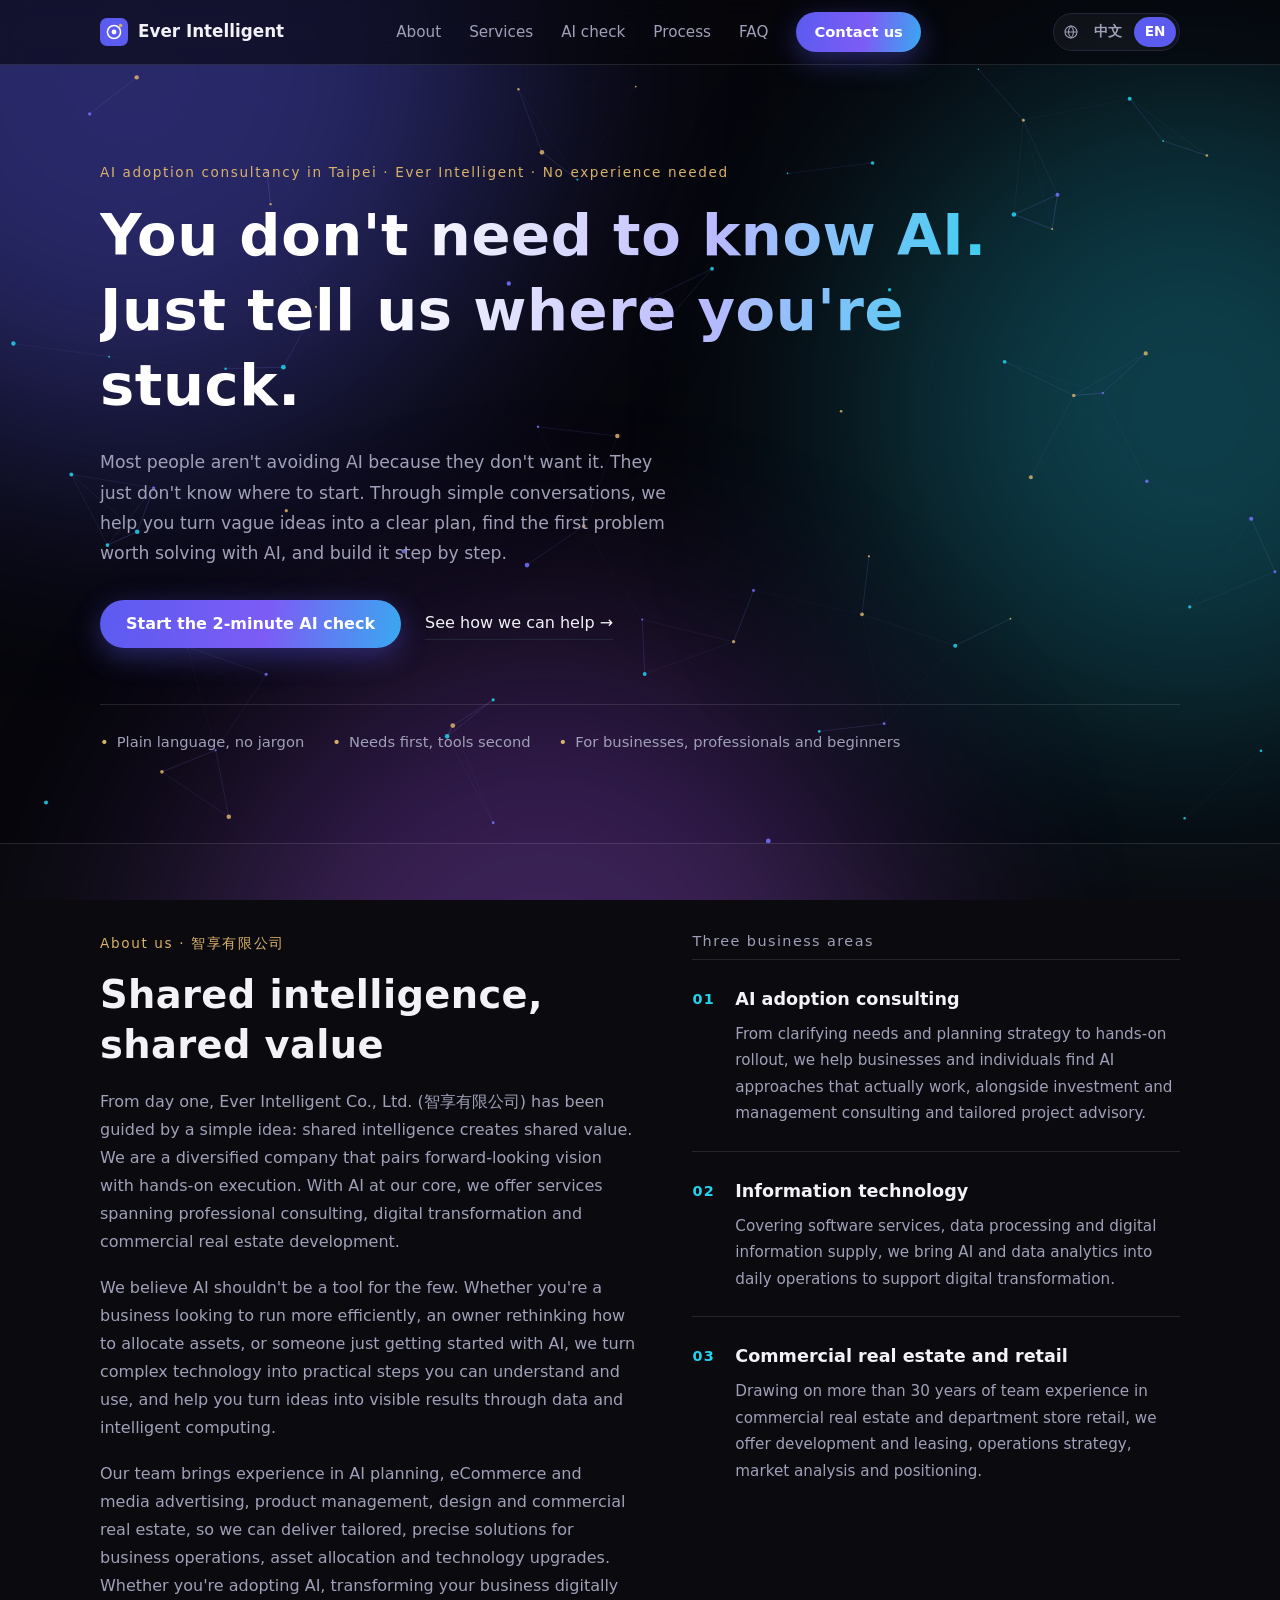
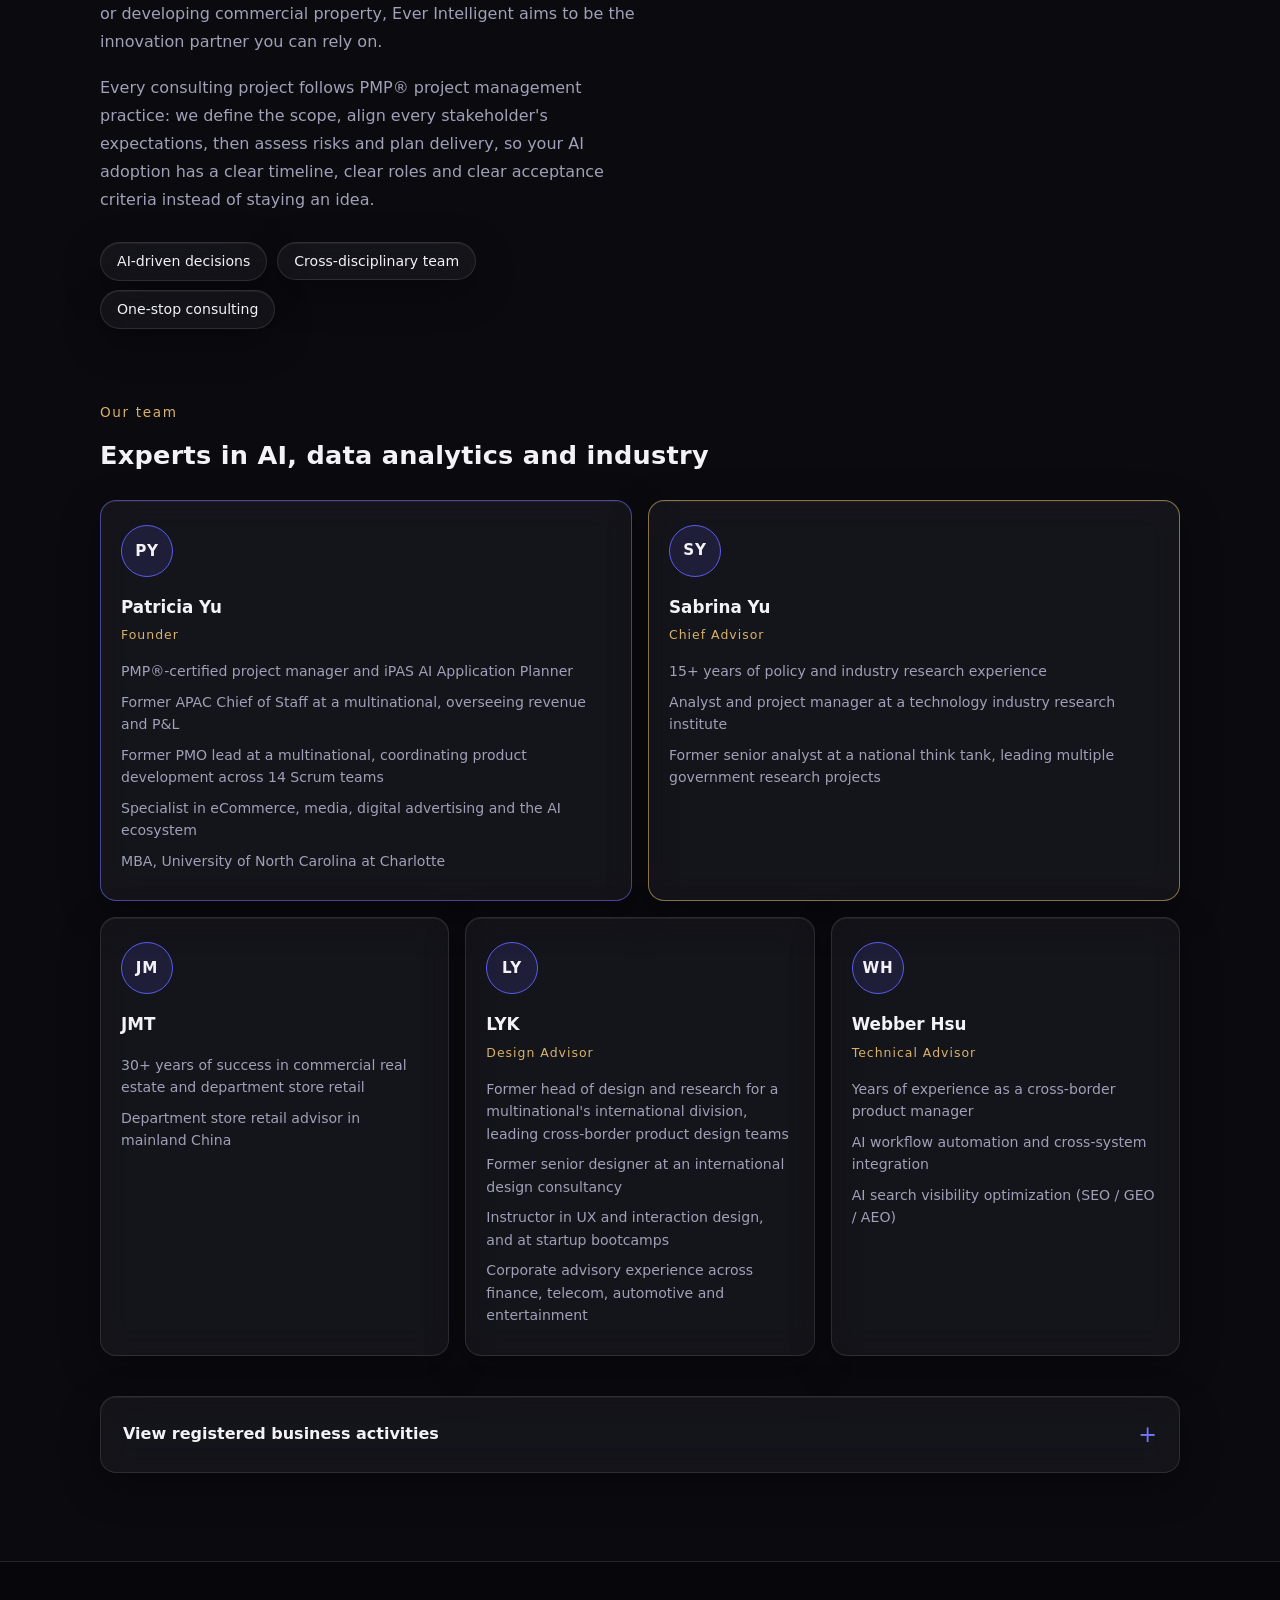
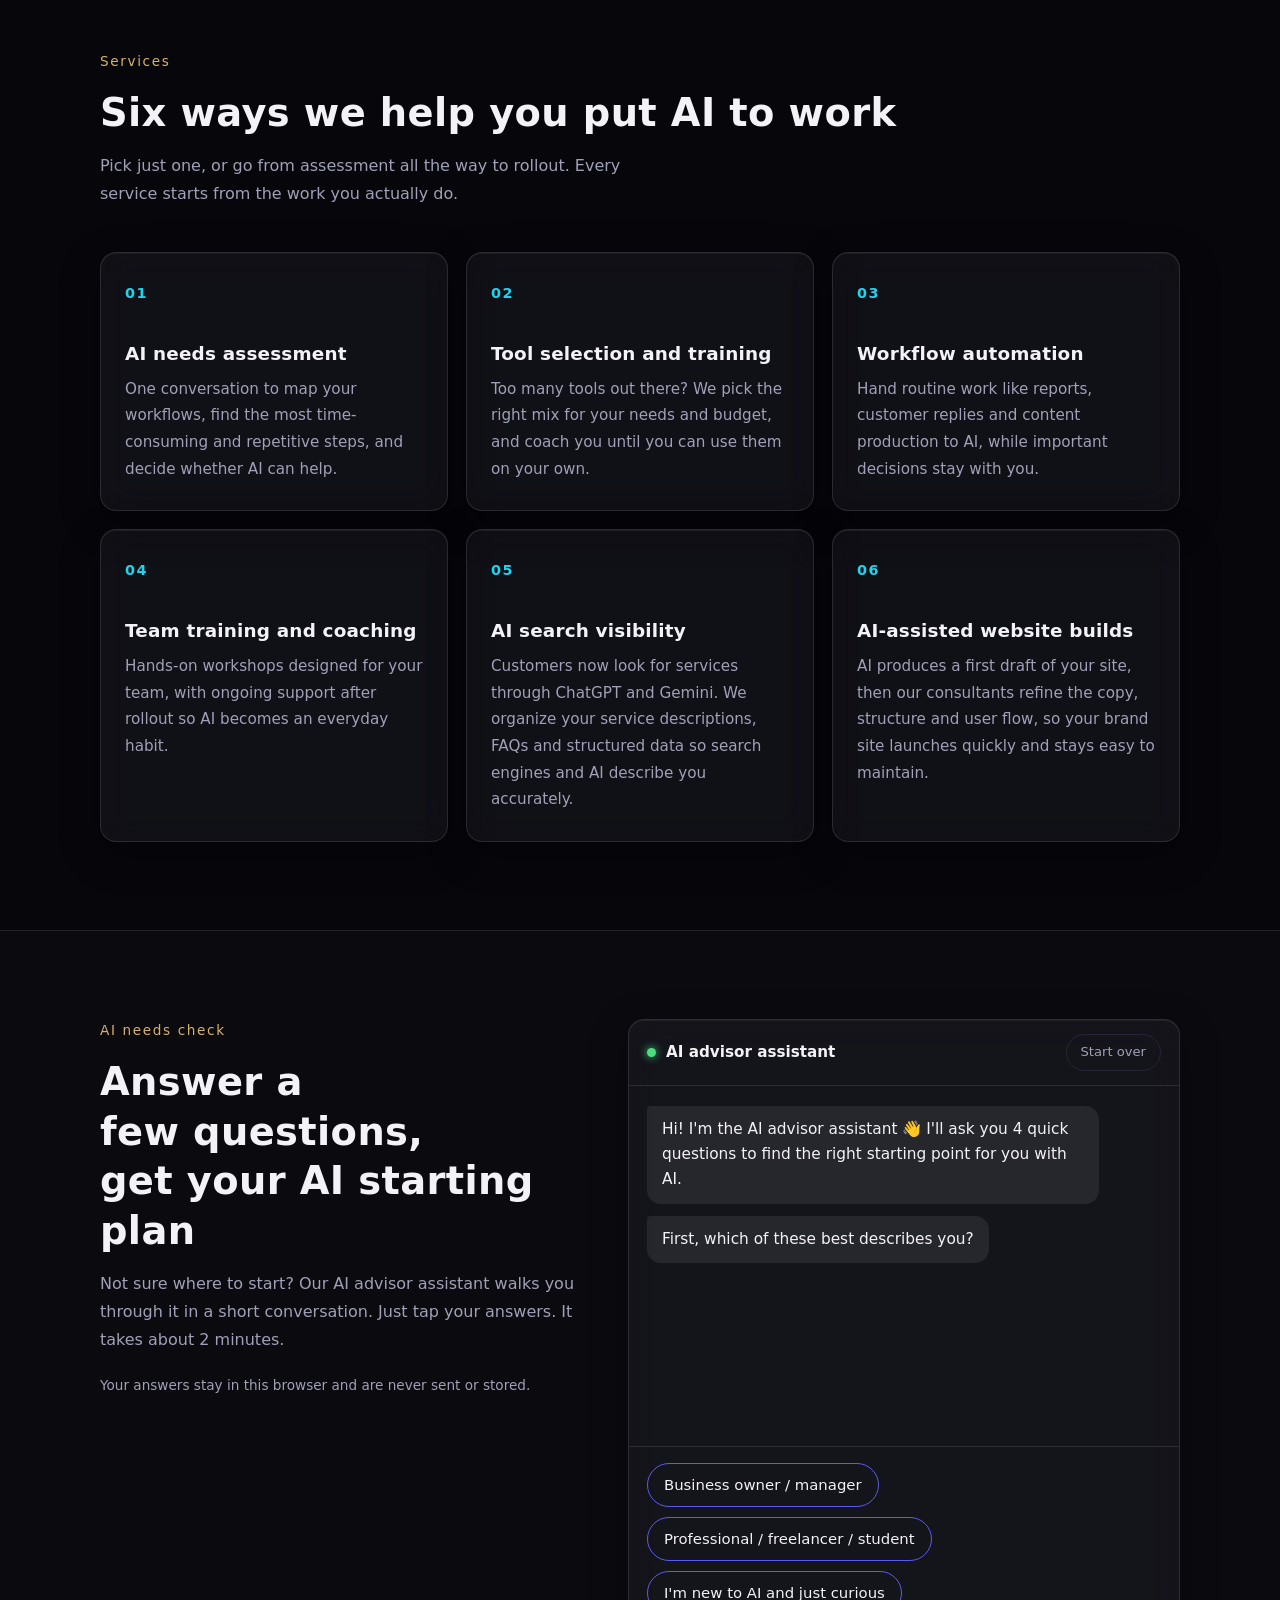
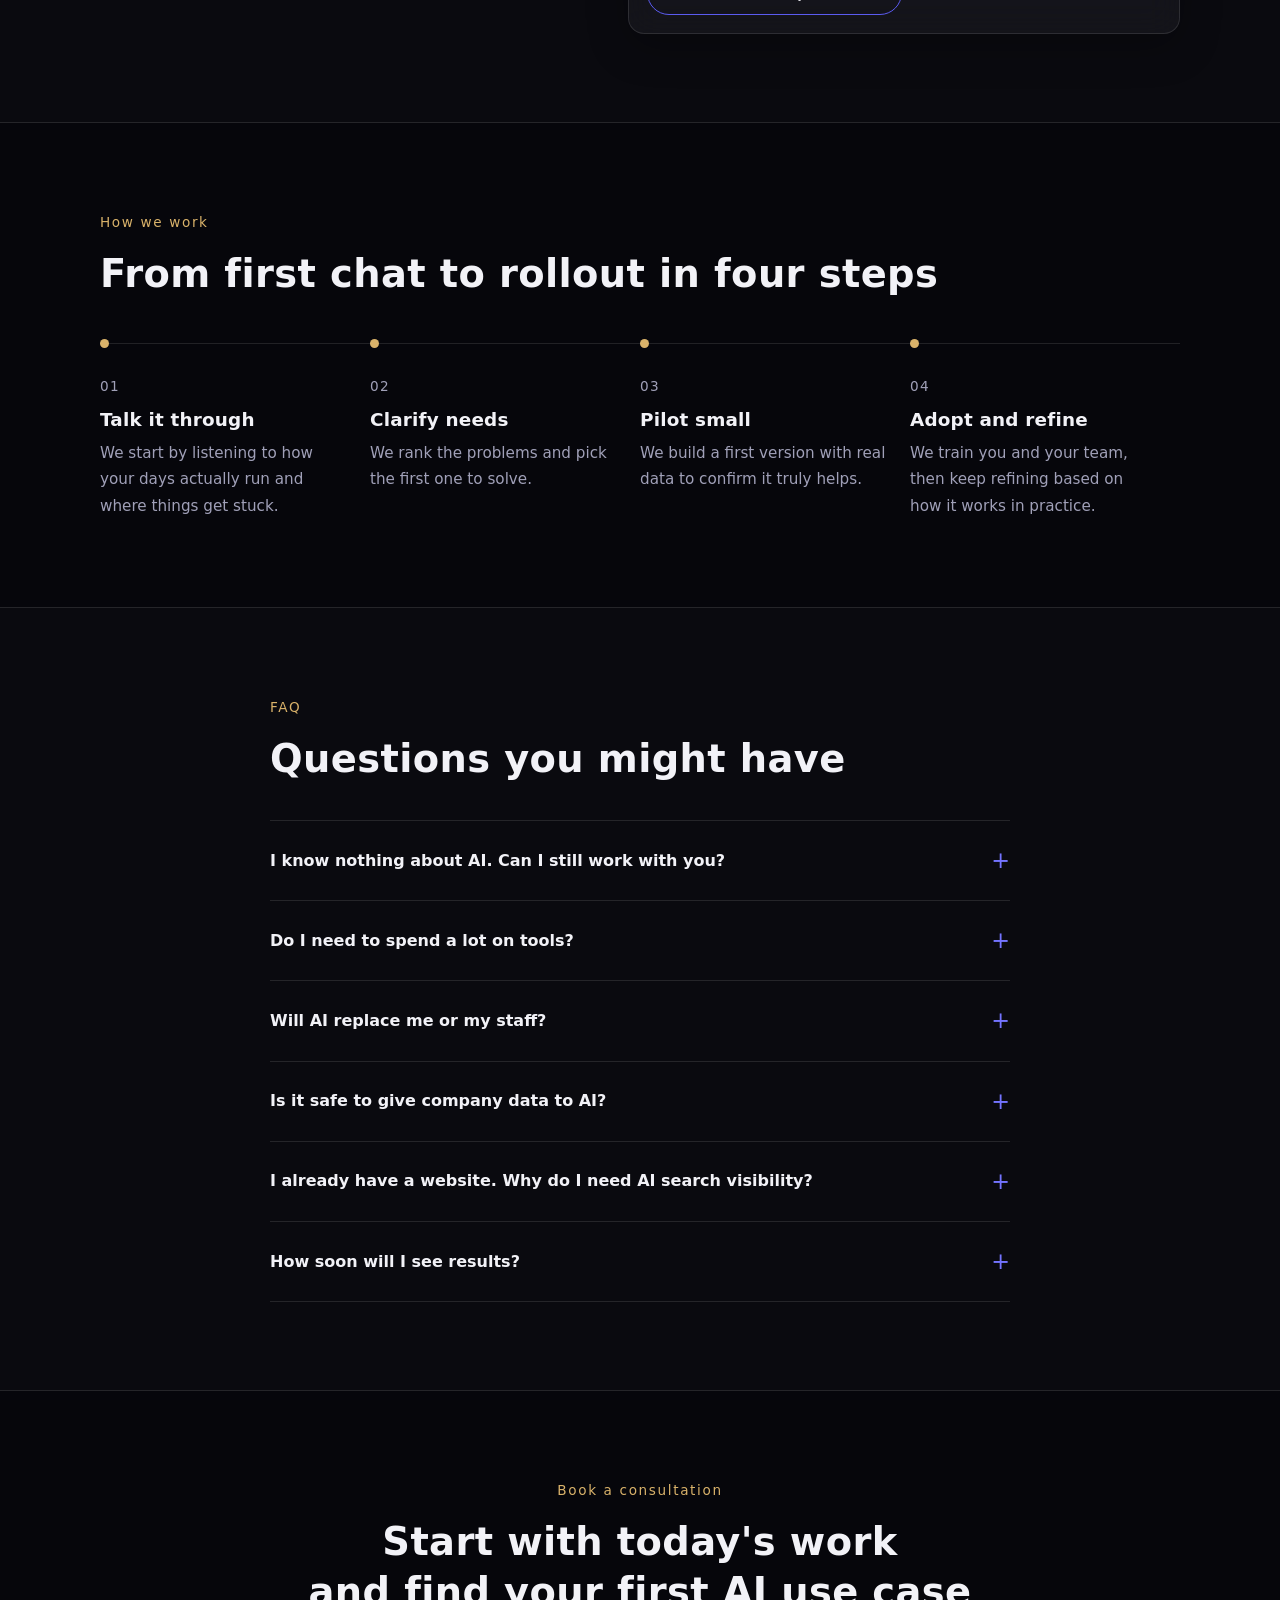
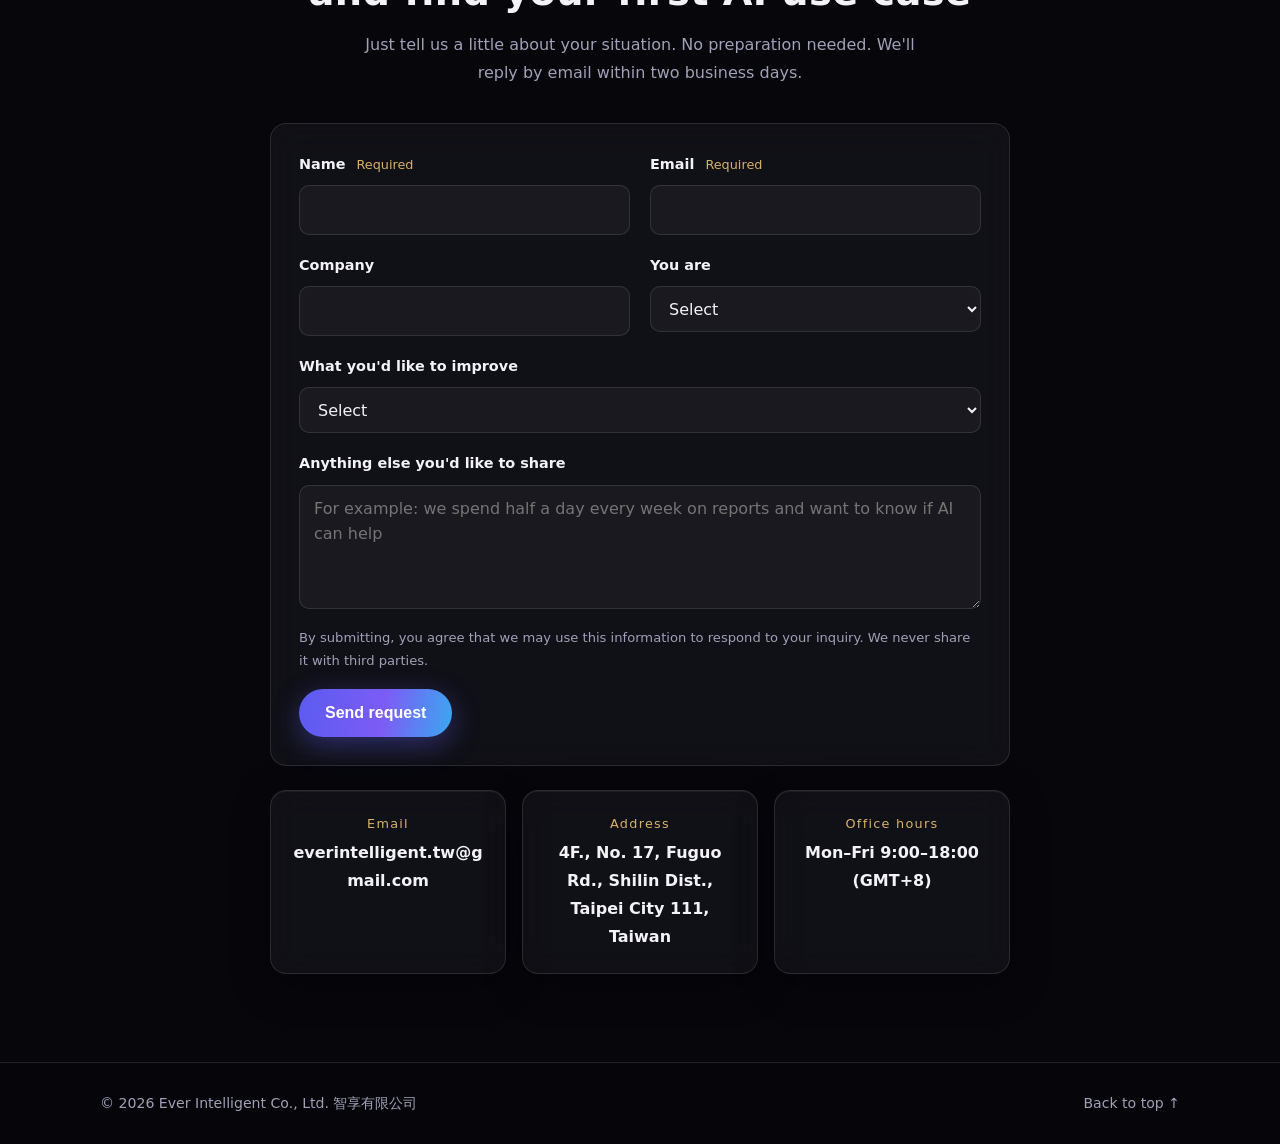
==== commit 2356ab1b: "Add files via upload" ====
--- a/en/index.html
+++ b/en/index.html
@@ -81,7 +81,10 @@
         "@type": "Person",
         "name": "Patricia Yu",
         "alternateName": "余佩璇",
-        "jobTitle": "Founder"
+        "jobTitle": "Founder",
+        "sameAs": [
+          "https://www.linkedin.com/in/patricia-yu-696b5058/"
+        ]
       },
       "knowsAbout": [
         "AI adoption",
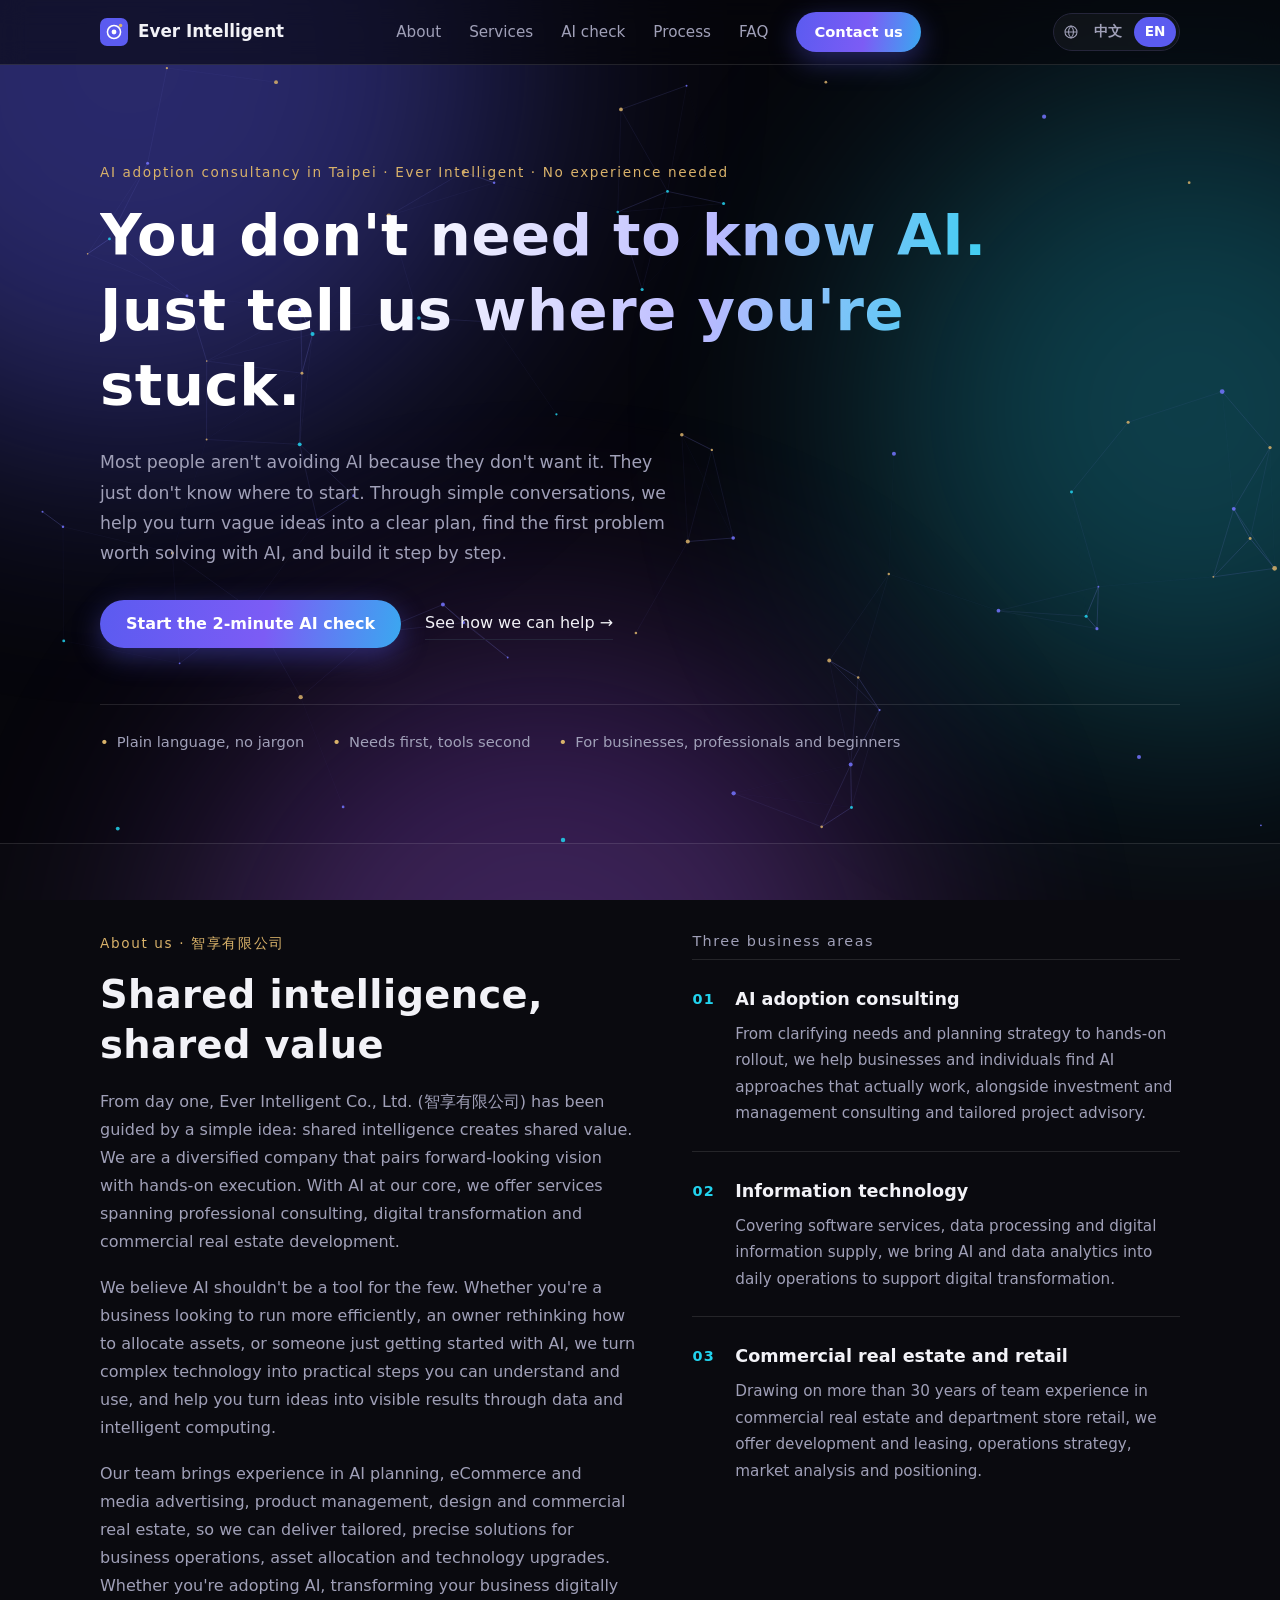
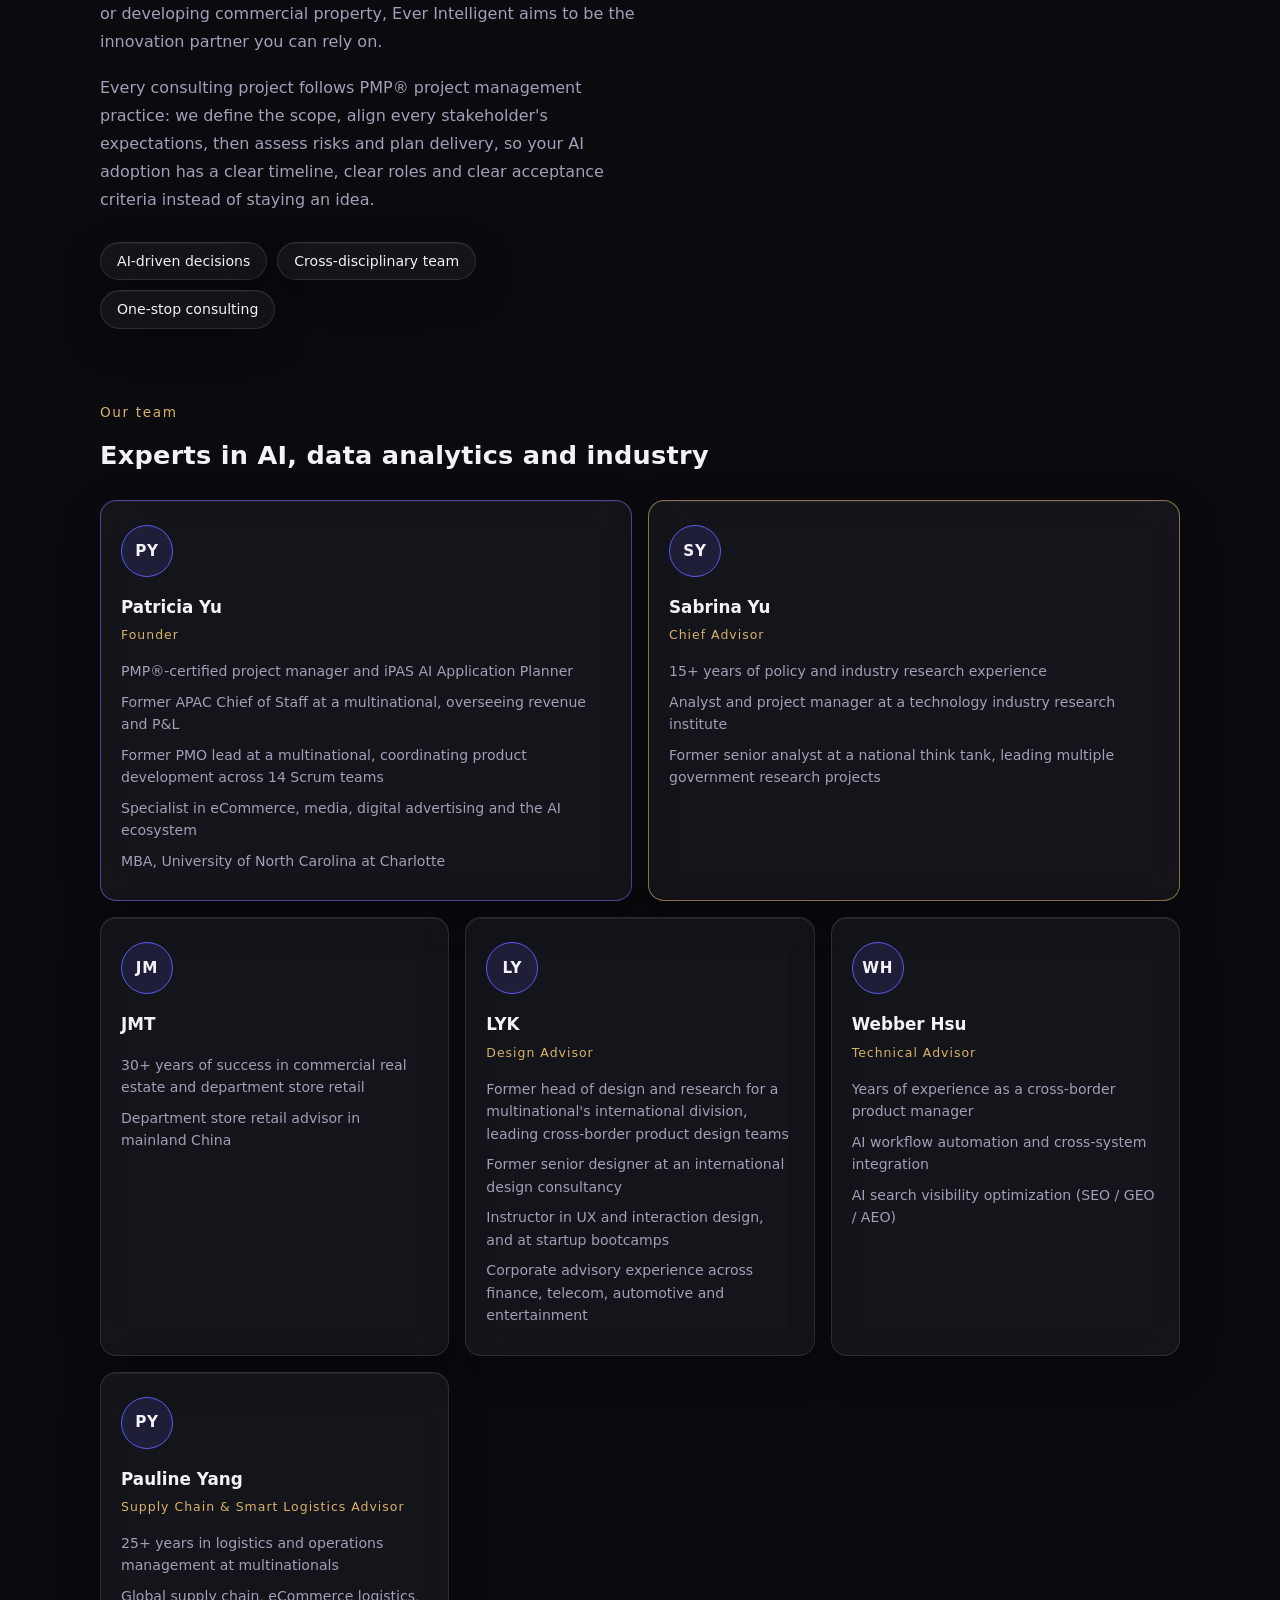
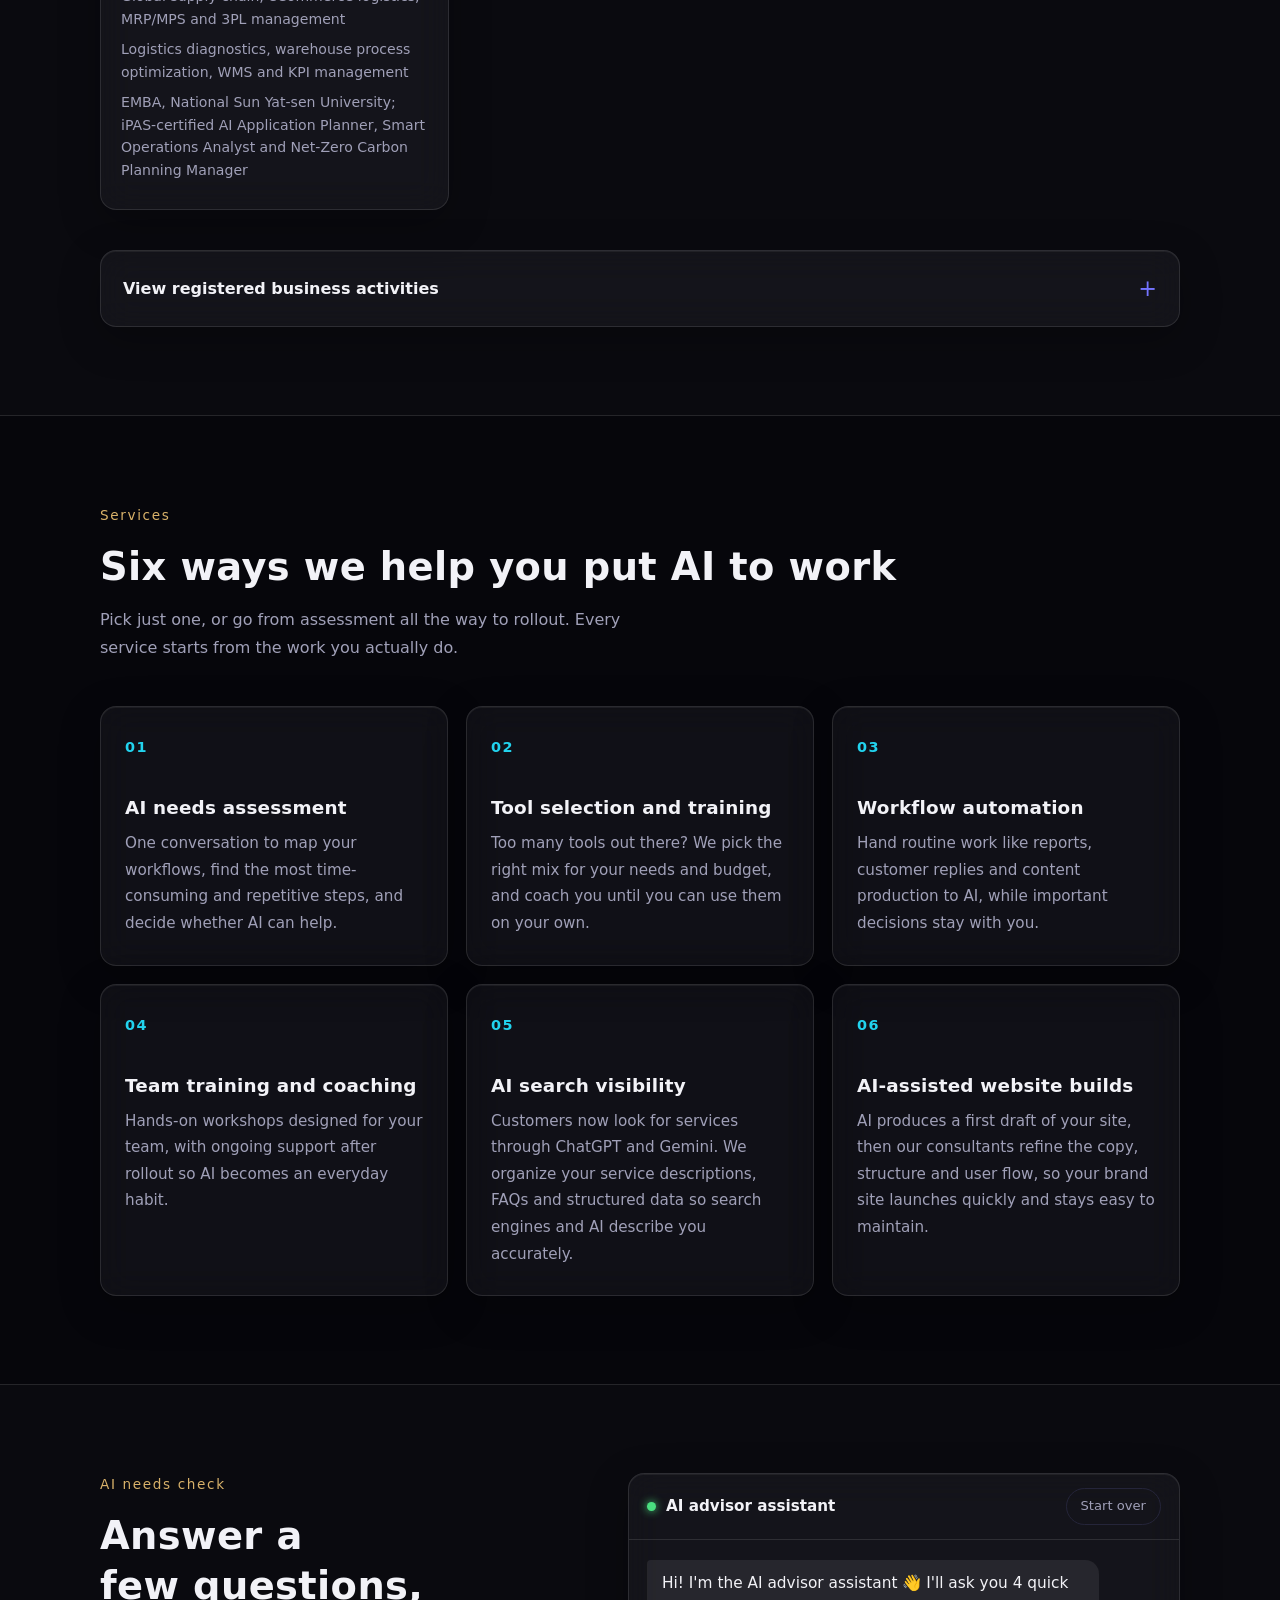
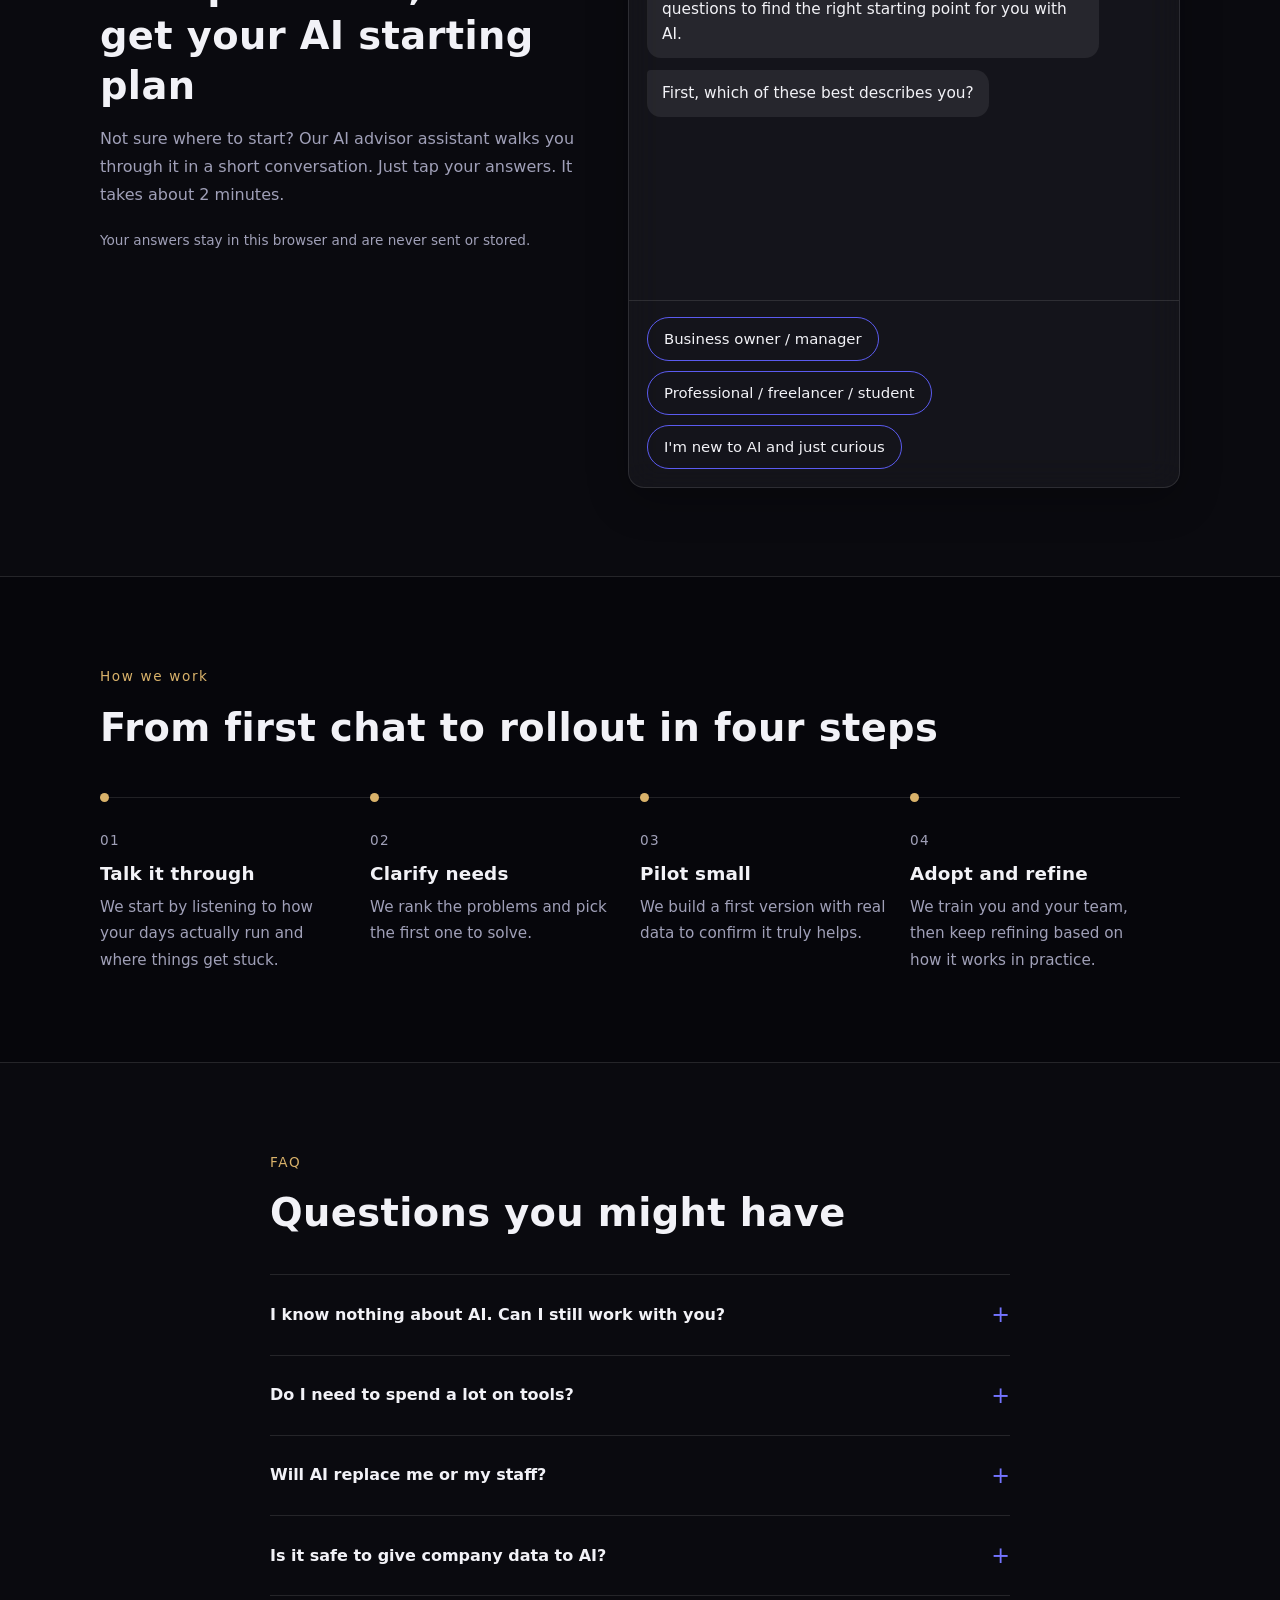
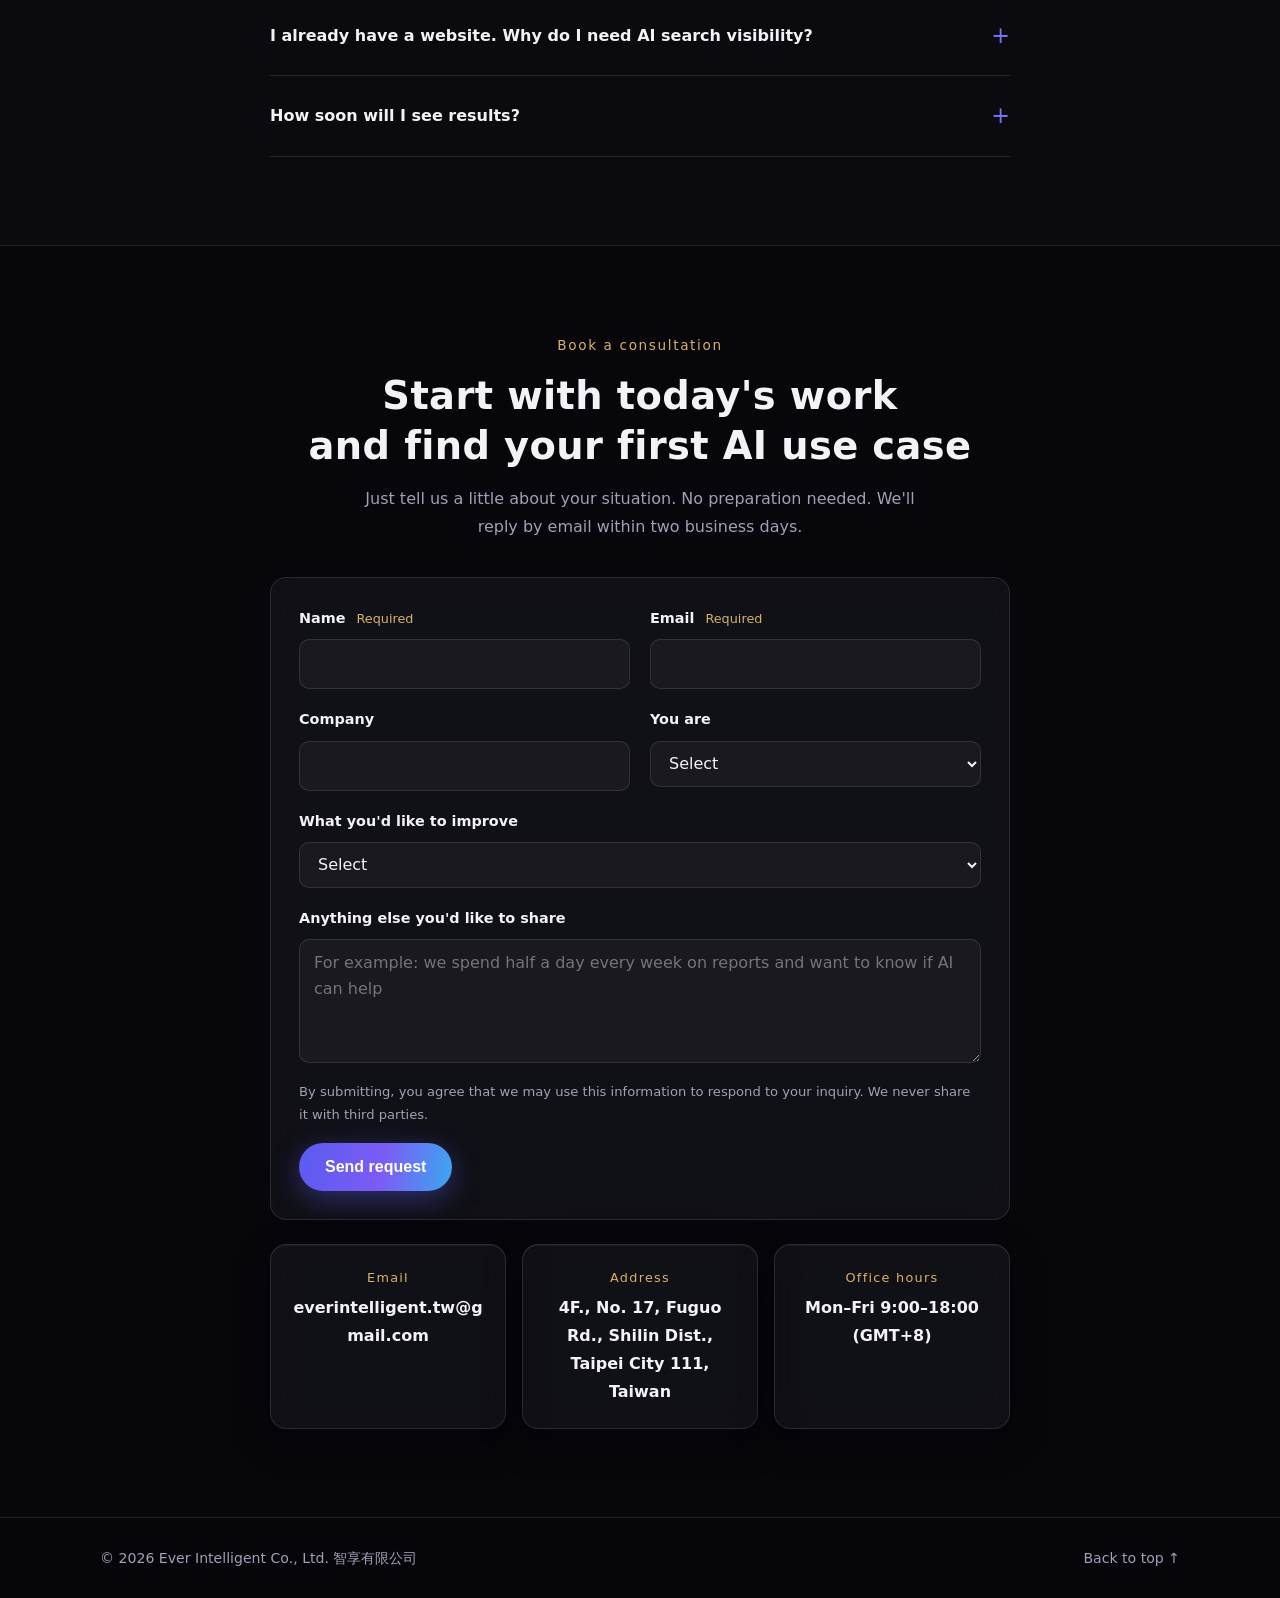
==== commit 73cafdb9: "Add advisor Pauline Yang (EN)" ====
--- a/en/index.html
+++ b/en/index.html
@@ -379,6 +379,16 @@
                 <li>AI search visibility optimization (SEO / GEO / AEO)</li>
               </ul>
             </article>
+            <article class="member">
+              <span class="member__avatar" aria-hidden="true">PY</span>
+              <h4>Pauline Yang <small>Supply Chain &amp; Smart Logistics Advisor</small></h4>
+              <ul>
+                <li>25+ years in logistics and operations management at multinationals</li>
+                <li>Global supply chain, eCommerce logistics, MRP/MPS and 3PL management</li>
+                <li>Logistics diagnostics, warehouse process optimization, WMS and KPI management</li>
+                <li>EMBA, National Sun Yat-sen University; iPAS-certified AI Application Planner, Smart Operations Analyst and Net-Zero Carbon Planning Manager</li>
+              </ul>
+            </article>
             <article class="member member--advisor">
               <span class="member__avatar" aria-hidden="true">SY</span>
               <h4>Sabrina Yu <small>Chief Advisor</small></h4>
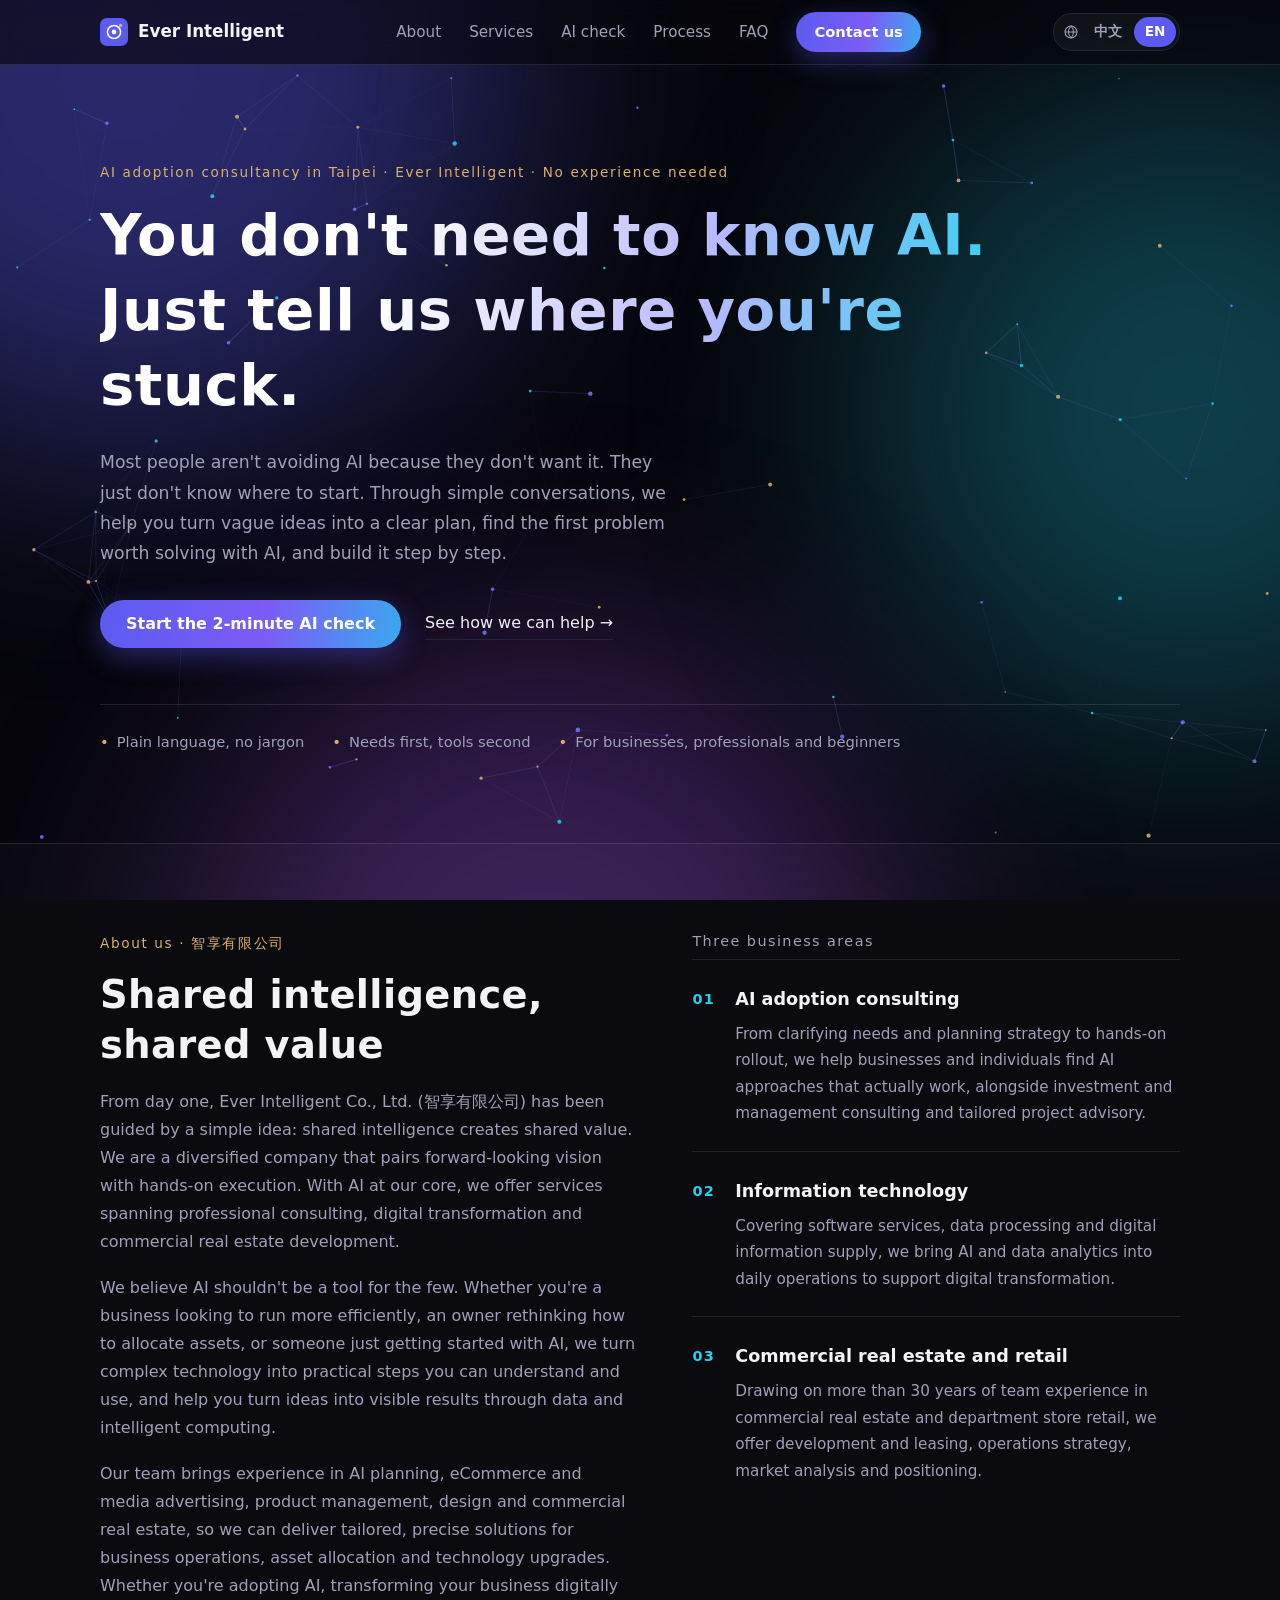
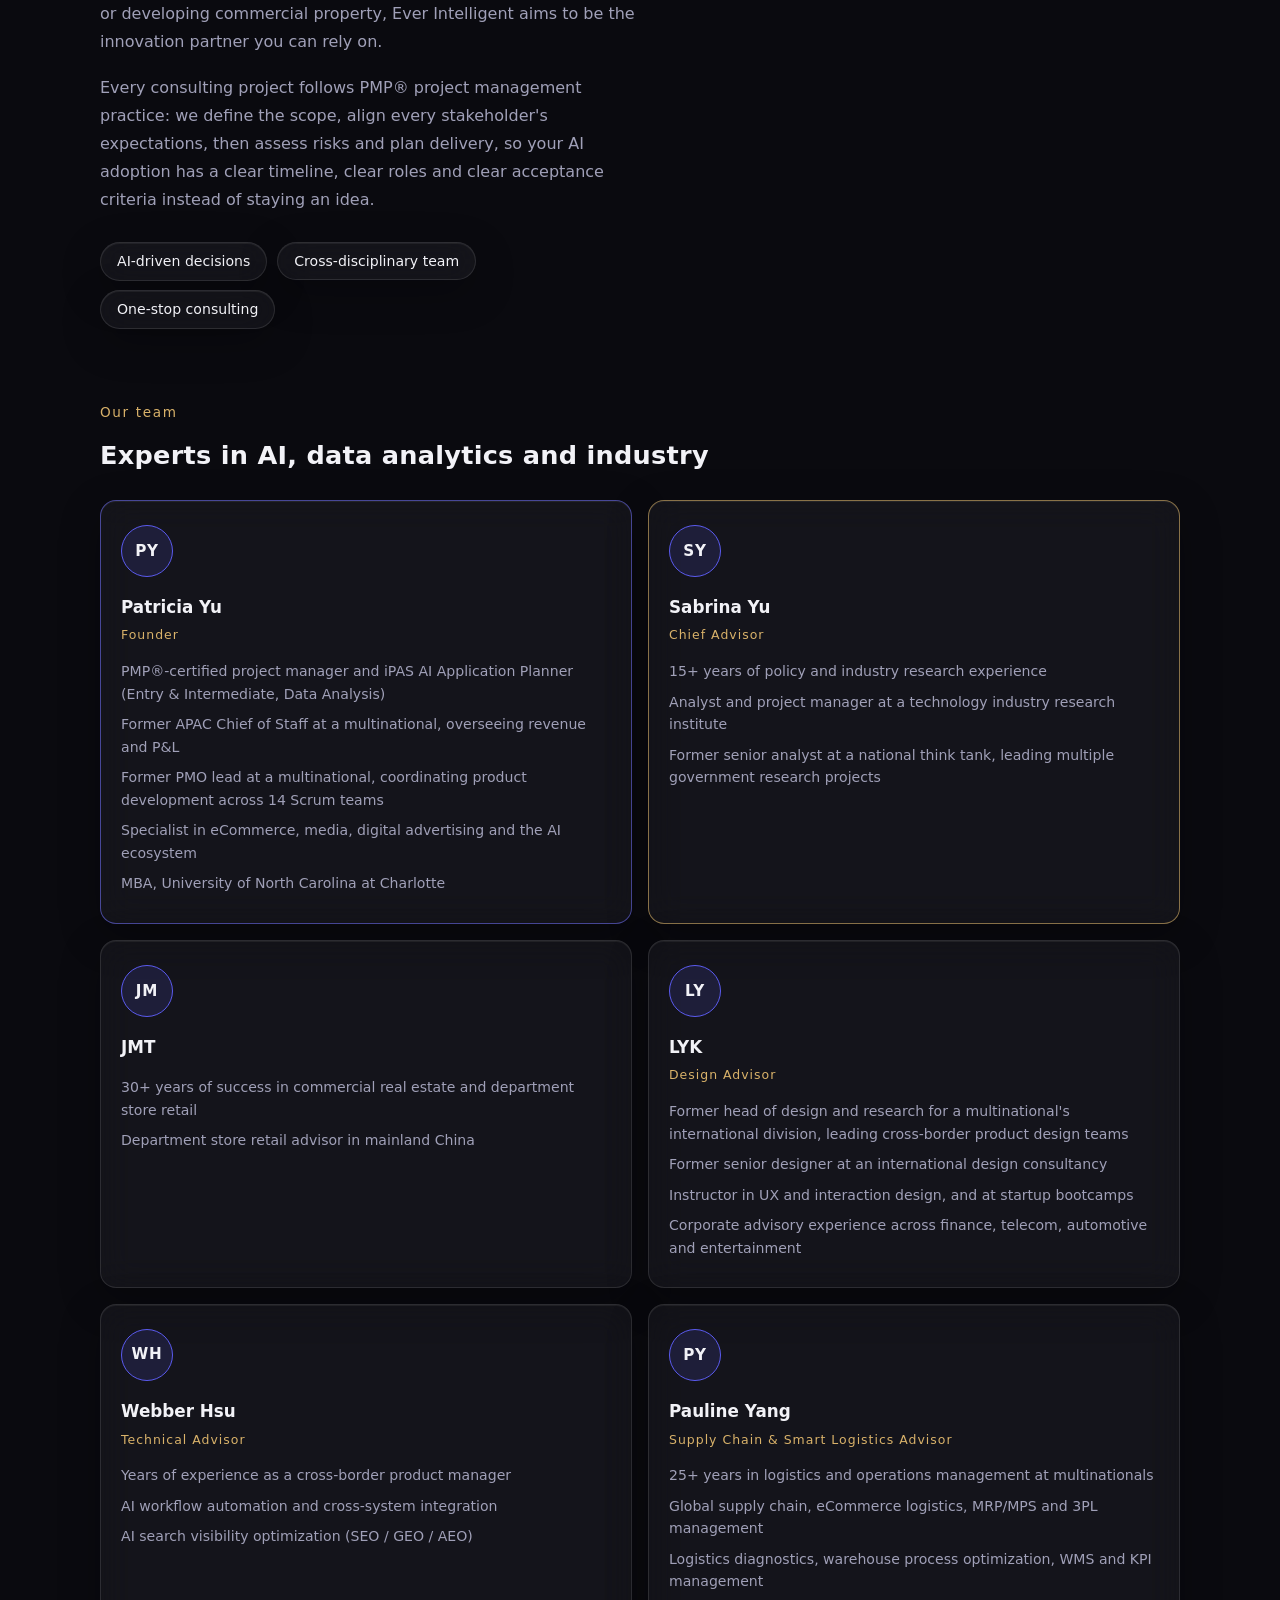
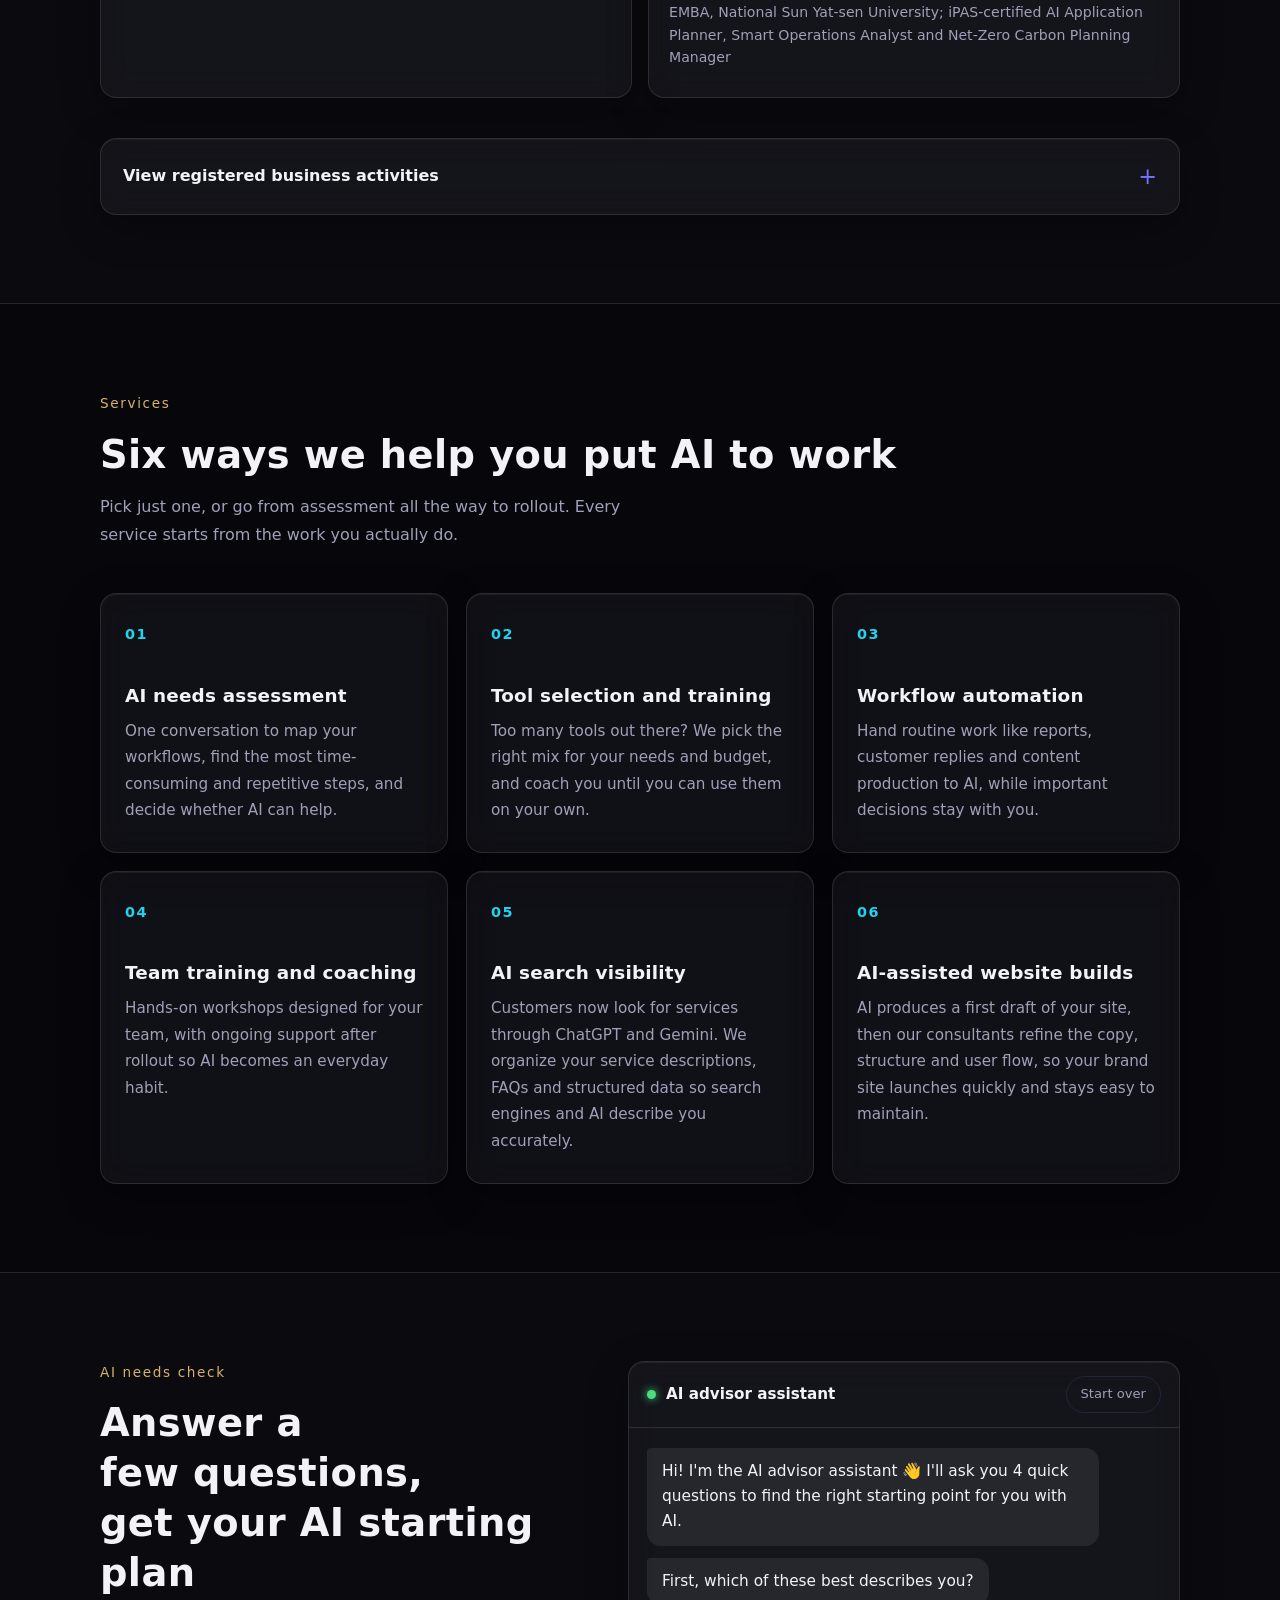
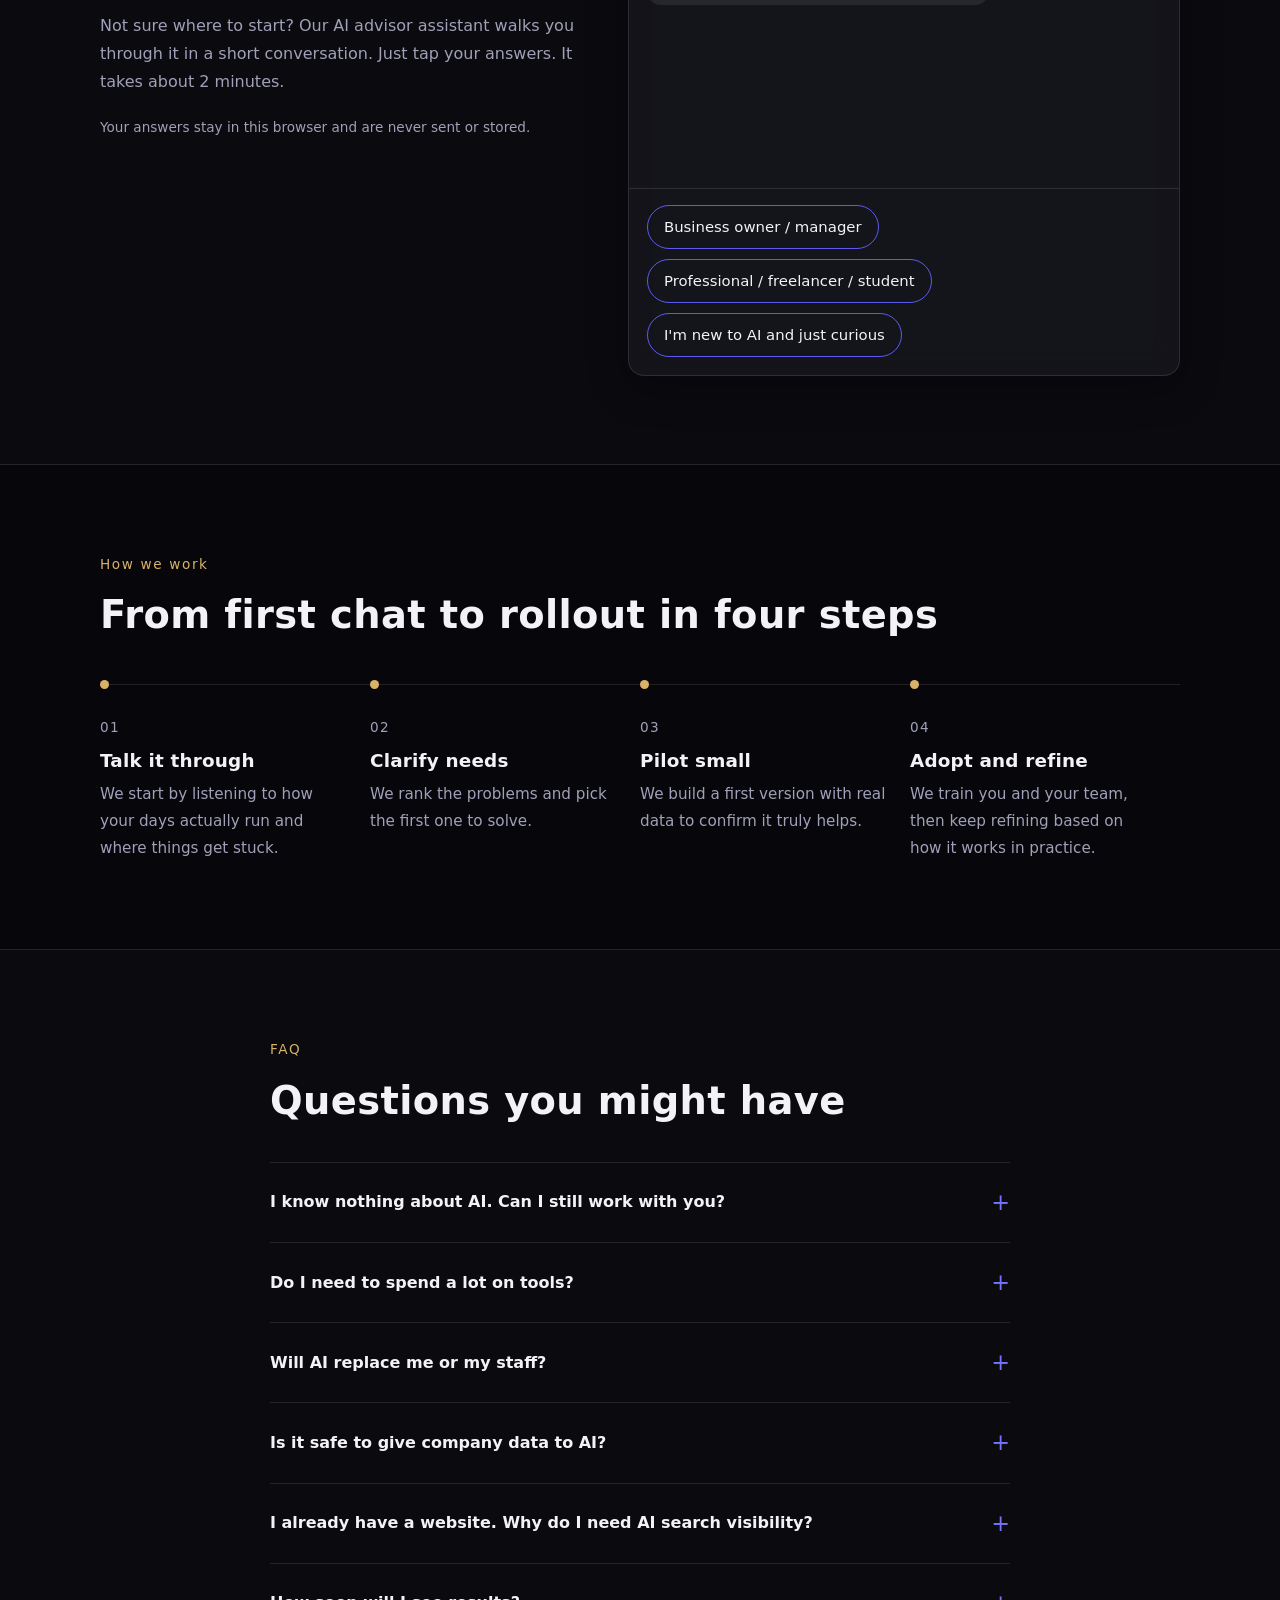
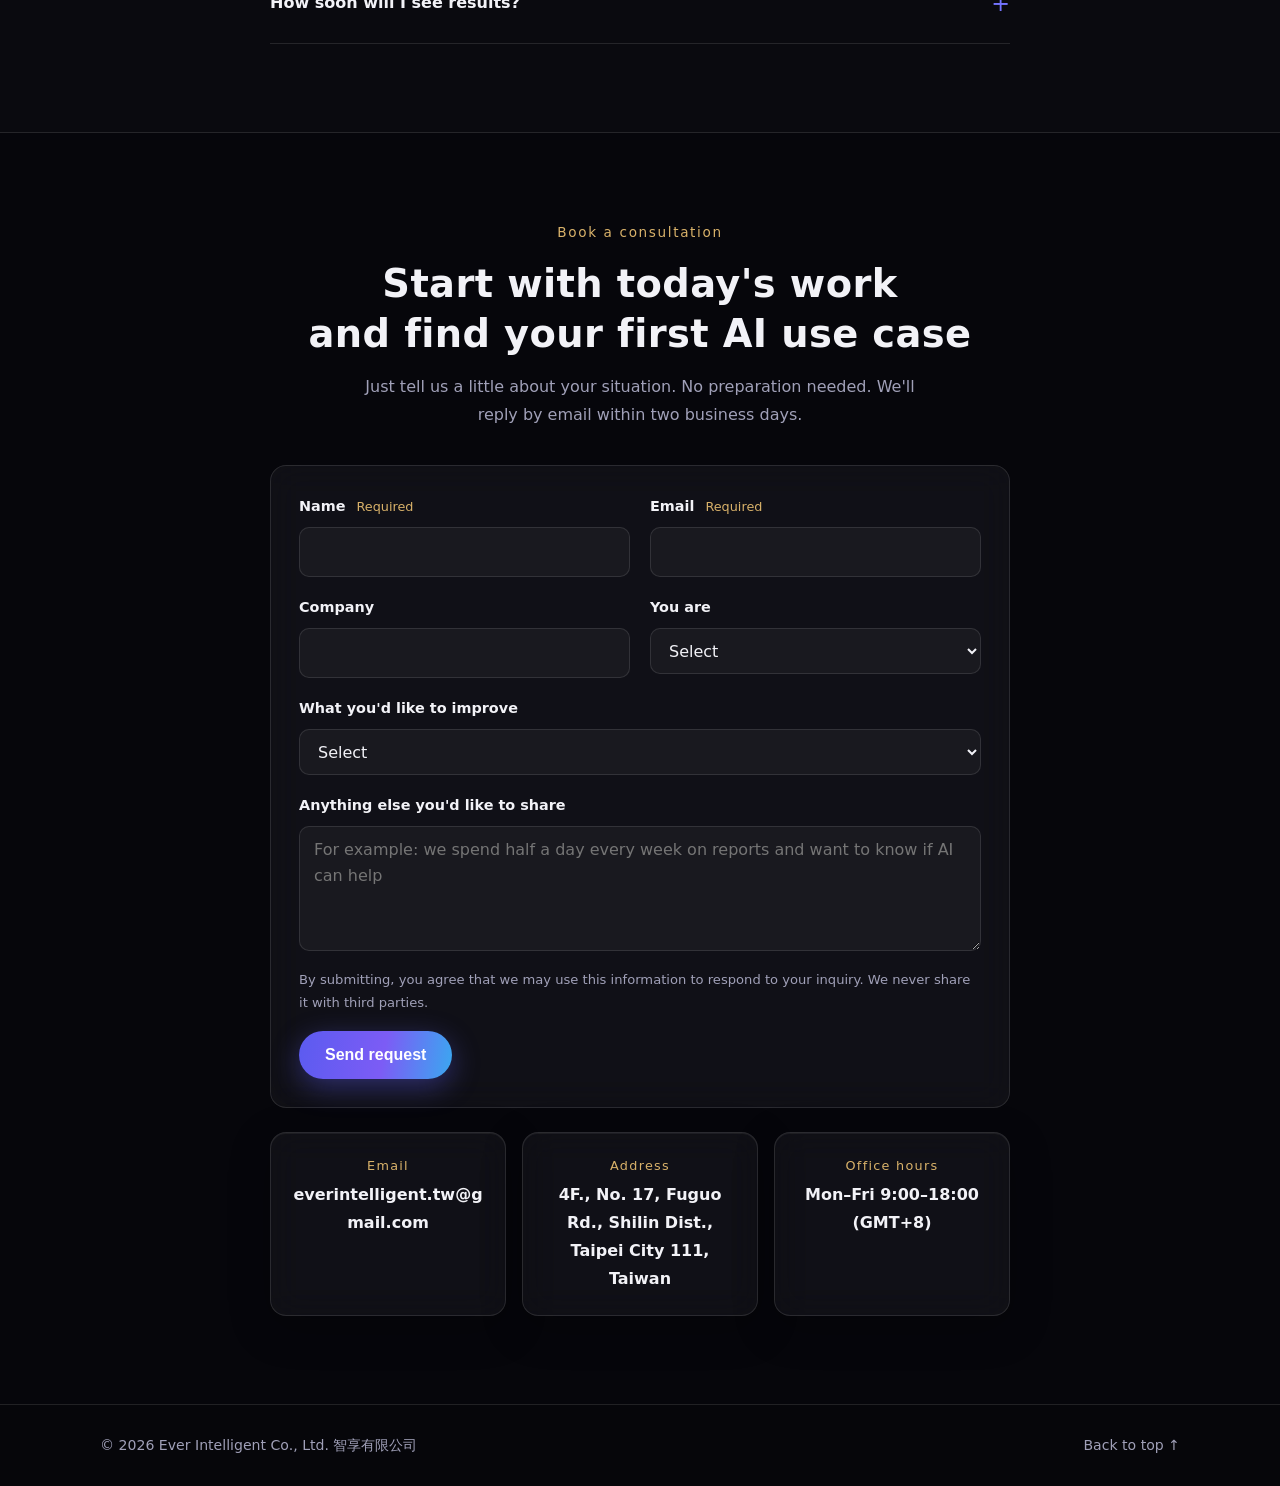
==== commit c82b8b9c: "Update founder iPAS credential (EN)" ====
--- a/en/index.html
+++ b/en/index.html
@@ -345,7 +345,7 @@
               <span class="member__avatar" aria-hidden="true">PY</span>
               <h4>Patricia Yu <small>Founder</small></h4>
               <ul>
-                <li>PMP®-certified project manager and iPAS AI Application Planner</li>
+                <li>PMP®-certified project manager and iPAS AI Application Planner (Entry &amp; Intermediate, Data Analysis)</li>
                 <li>Former APAC Chief of Staff at a multinational, overseeing revenue and P&amp;L</li>
                 <li>Former PMO lead at a multinational, coordinating product development across 14 Scrum teams</li>
                 <li>Specialist in eCommerce, media, digital advertising and the AI ecosystem</li>
--- a/css/style.css
+++ b/css/style.css
@@ -366,8 +366,8 @@
   * { animation: none !important; transition: none !important; }
 }
 
-/* ===== 團隊排版：第一列創辦人＋首席顧問，第二列三位顧問 ===== */
-.member { grid-column: span 2; }
+/* ===== 團隊排版：第一列創辦人＋首席顧問，其餘顧問每列兩位 ===== */
+.member { grid-column: span 3; }
 .member--lead { grid-column: span 3; order: -2; }
 .member--advisor { grid-column: span 3; order: -1; }
 @media (max-width: 960px) {
